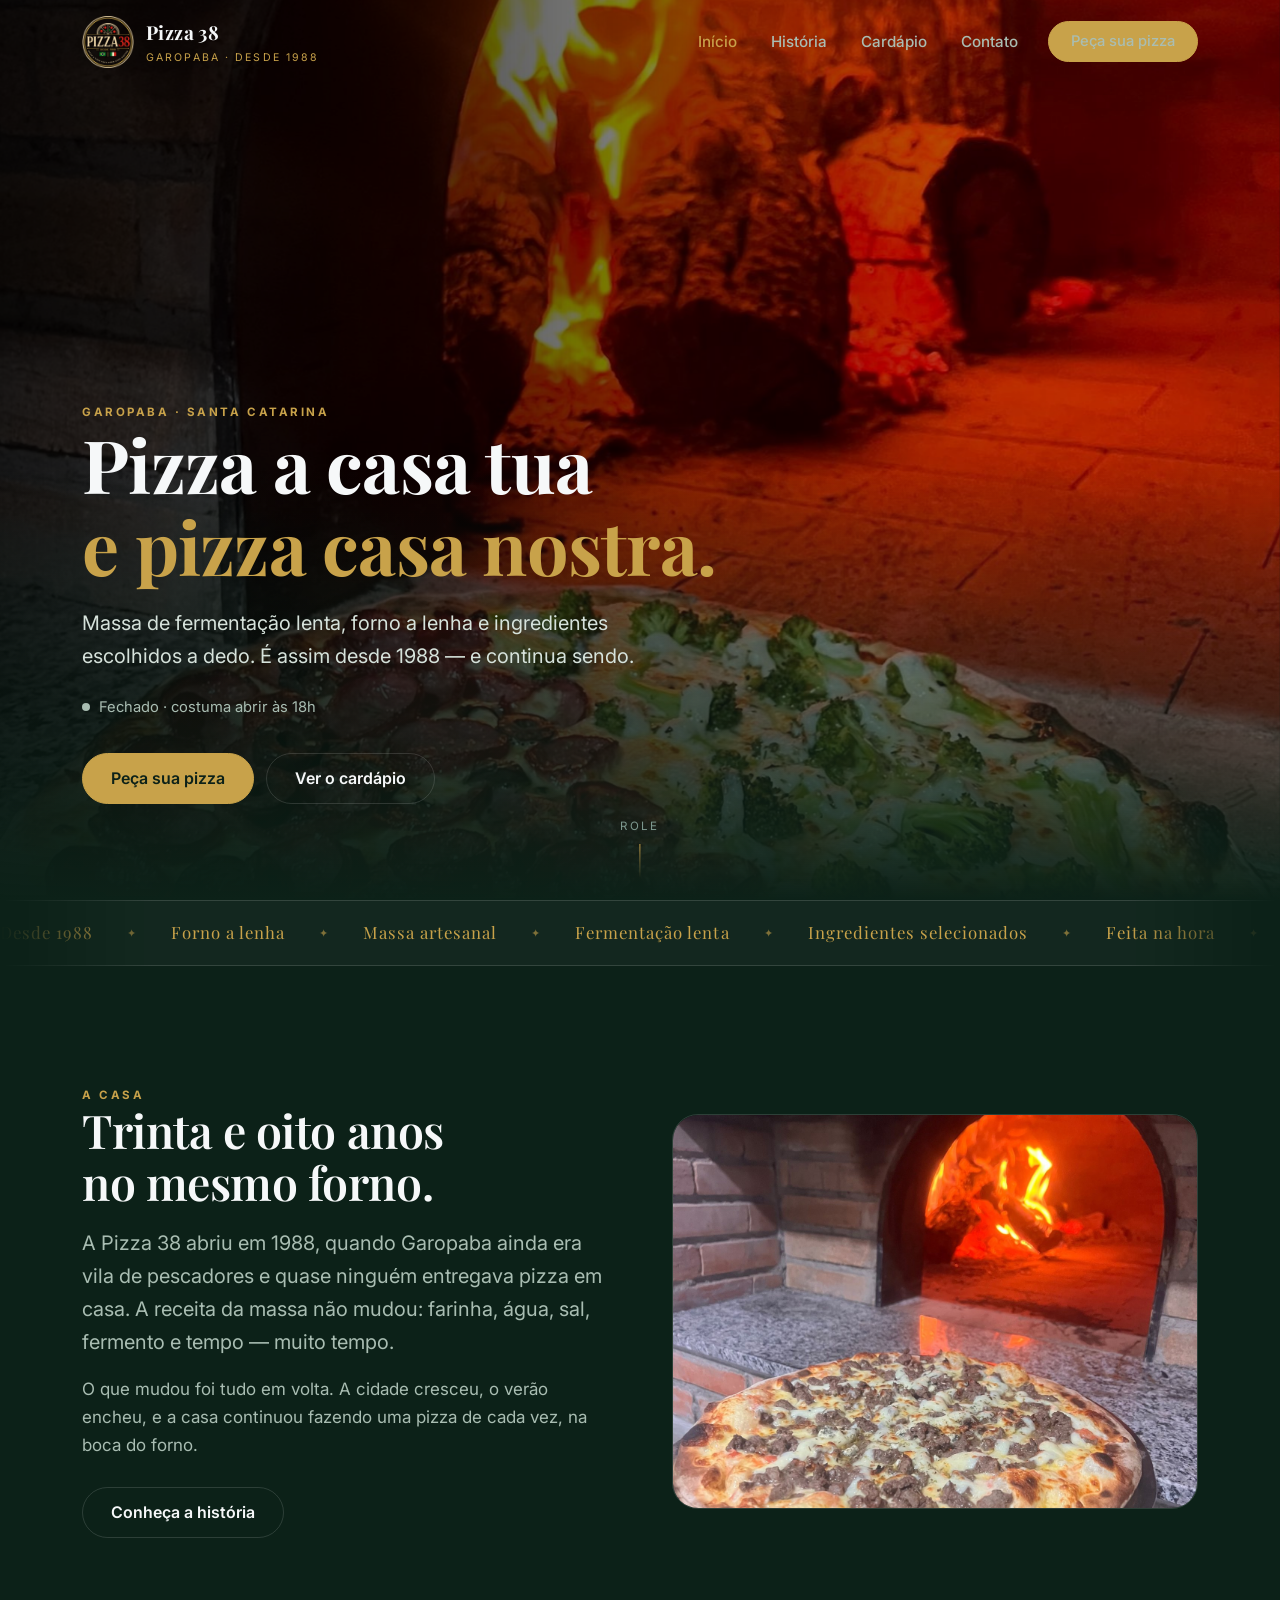
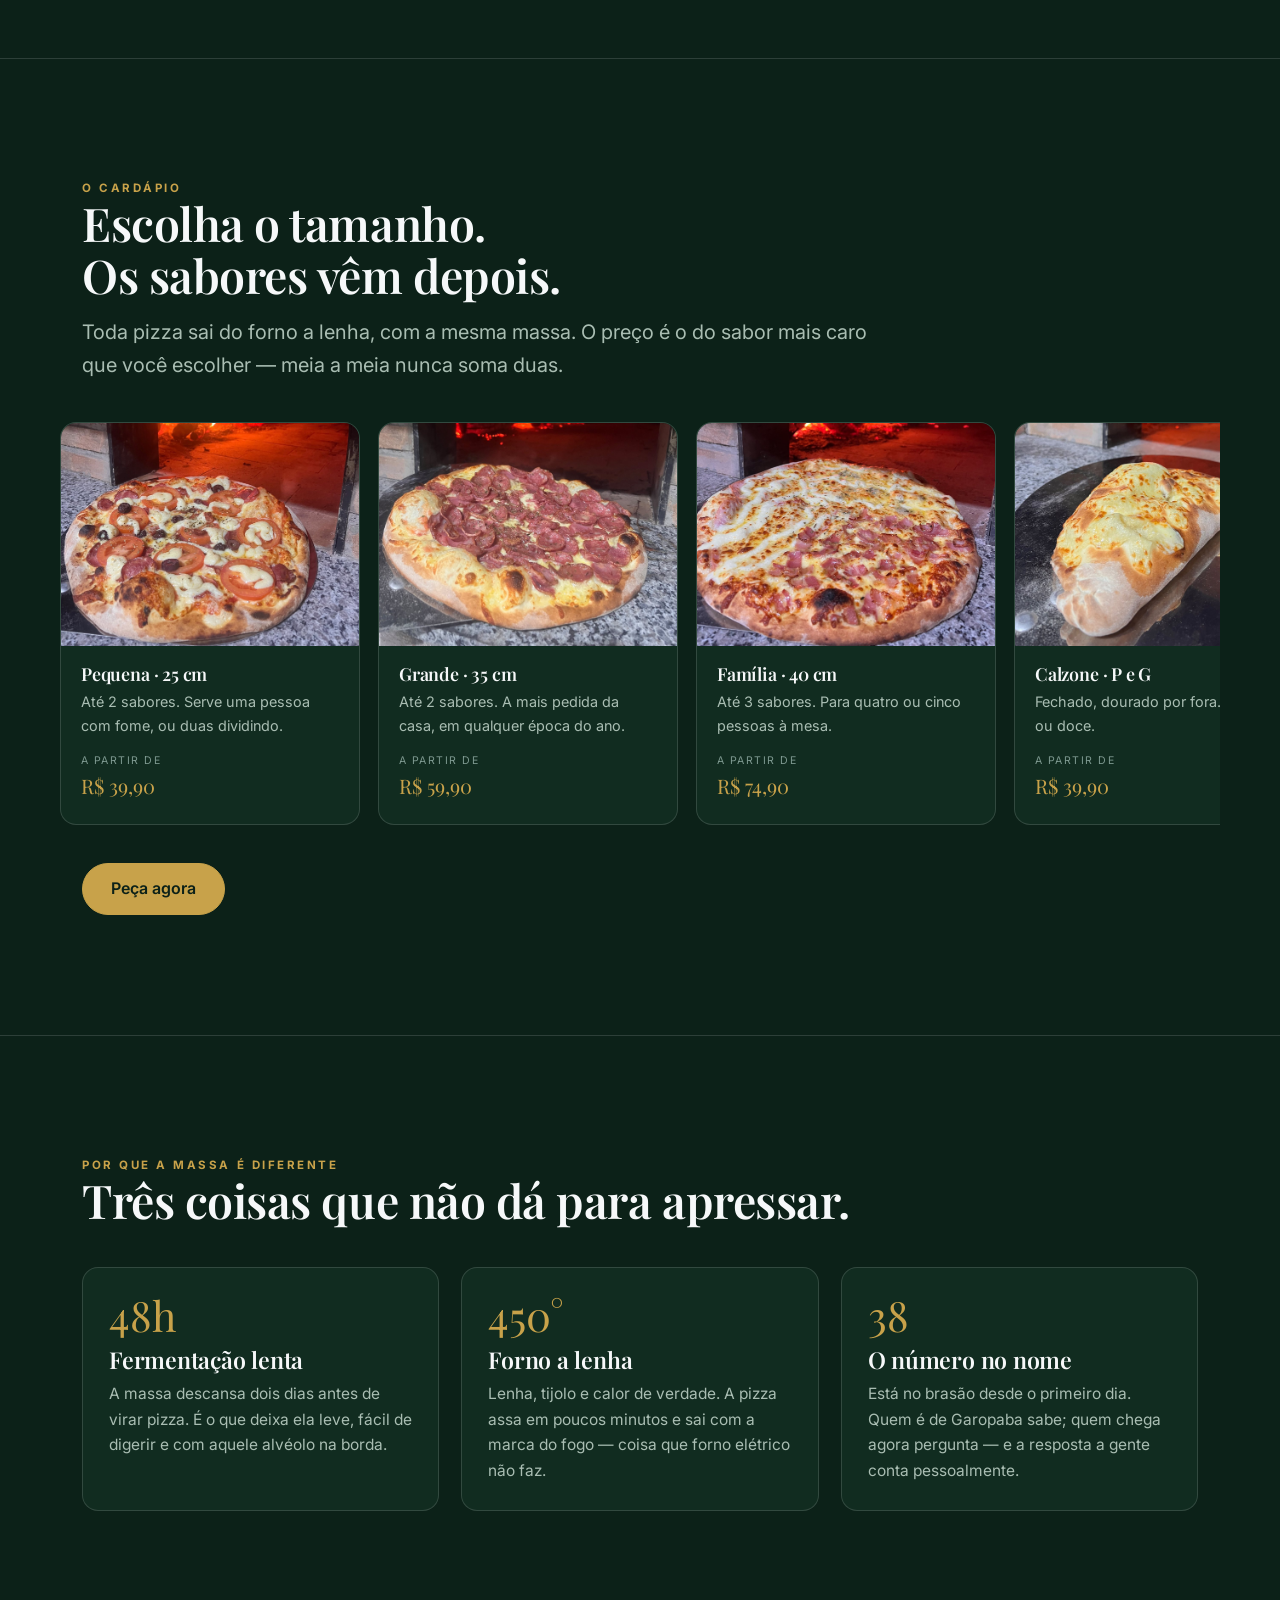
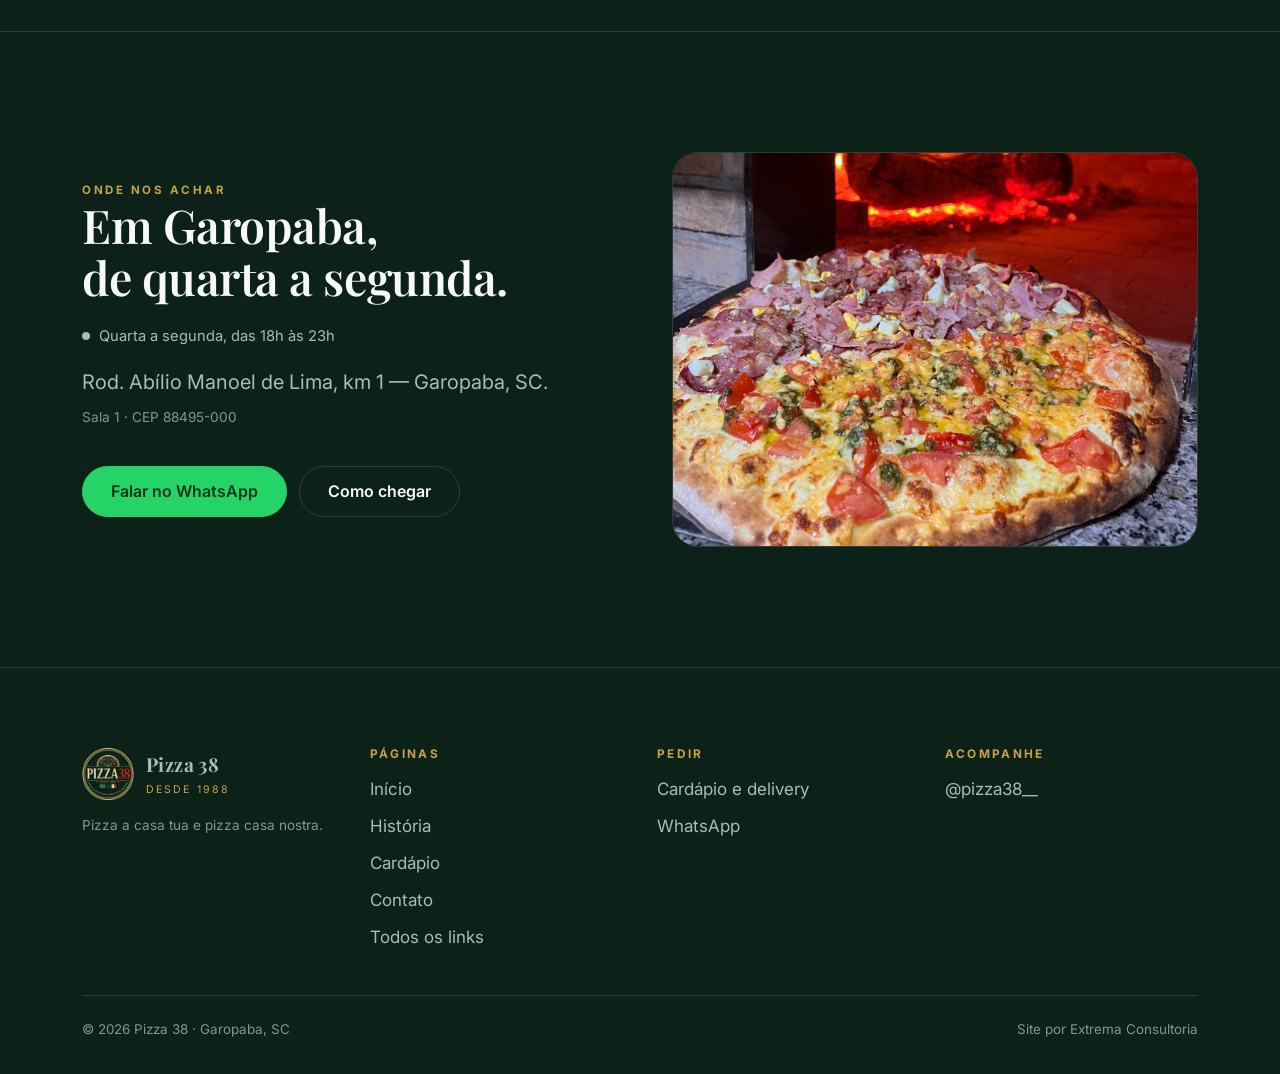
==== index.html @ 6a1df2f5 "Preço automático, endereço real e o álbum da casa PREÇO. O cardápio da casa publica um feed de produ" ====
<!doctype html>
<html lang="pt-BR">
<head>
<meta charset="utf-8">
<meta name="viewport" content="width=device-width, initial-scale=1">
<title>Pizza 38 — pizzaria artesanal em Garopaba desde 1988</title>
<meta name="description" content="Massa de fermentação lenta, forno a lenha e ingredientes selecionados. Pizza artesanal em Garopaba desde 1988. Peça pelo delivery ou retire na casa.">
<link rel="canonical" href="https://www.pizza38garopaba.com.br/">
<meta property="og:type" content="restaurant">
<meta property="og:site_name" content="Pizza 38">
<meta property="og:locale" content="pt_BR">
<meta property="og:title" content="Pizza 38 — pizzaria artesanal em Garopaba desde 1988">
<meta property="og:description" content="Massa de fermentação lenta, forno a lenha e ingredientes selecionados. Em Garopaba desde 1988.">
<meta property="og:url" content="https://www.pizza38garopaba.com.br/">
<meta property="og:image" content="https://www.pizza38garopaba.com.br/assets/og-image-1200x630.jpg">
<meta name="twitter:card" content="summary_large_image">
<meta name="theme-color" content="#0C2118">
<link rel="icon" href="assets/favicon-32.png" sizes="32x32">
<link rel="apple-touch-icon" href="assets/favicon-180.png">
<link rel="preconnect" href="https://fonts.googleapis.com">
<link rel="preconnect" href="https://fonts.gstatic.com" crossorigin>
<link rel="stylesheet" href="https://fonts.googleapis.com/css2?family=Playfair+Display:wght@500;600;700&family=Inter:wght@400;500;600;700&display=swap">
<link rel="stylesheet" href="assets/styles.css">

<!-- Ficha da casa para o Google. Endereço e dias ainda são provisórios:
     ver a lista de preenchimento no CLAUDE.md do projeto. -->
<script type="application/ld+json">
{
  "@context": "https://schema.org",
  "@type": "Restaurant",
  "name": "Pizza 38",
  "servesCuisine": "Pizza",
  "priceRange": "$$",
  "image": "https://www.pizza38garopaba.com.br/assets/logo.png",
  "url": "https://www.pizza38garopaba.com.br/",
  "telephone": "+55 48 99222-3968",
  "address": {
    "@type": "PostalAddress",
    "addressLocality": "Garopaba",
    "addressRegion": "SC",
    "addressCountry": "BR"
  },
  "openingHours": "We-Mo 18:00-23:00",
  "sameAs": ["https://www.instagram.com/pizza38__"]
}
</script>
</head>

<body data-zap="5548992223968" data-abre="18" data-fecha="23" data-dias="0,1,3,4,5,6">
<a class="pular" href="#conteudo">Pular para o conteúdo</a>

<header class="topo">
  <div class="wrap topo__wrap">
    <a class="topo__marca" href="./">
      <img src="assets/logo.png" alt="" width="52" height="52">
      <span class="topo__nome">
        <b>Pizza 38</b>
        <span>Garopaba · desde 1988</span>
      </span>
    </a>

    <button class="menu-btn" type="button" aria-expanded="false" aria-controls="menu" aria-label="Abrir menu">
      <span></span>
    </button>

    <nav class="menu" id="menu" aria-label="Principal">
      <a href="./" aria-current="page">Início</a>
      <a href="historia.html">História</a>
      <a href="cardapio.html">Cardápio</a>
      <a href="contato.html">Contato</a>
      <a class="btn btn--ouro" href="https://pizzaria38.dvstore.com.br/menu?utm_source=site&amp;utm_medium=menu&amp;utm_campaign=pedido" target="_blank" rel="noopener">Peça sua pizza</a>
    </nav>
  </div>
</header>

<main id="conteudo">

  <!-- ===================== HERÓI ===================== -->
  <section class="heroi">
    <div class="heroi__fundo">
      <img src="assets/fotos/forno.jpg" alt="Chamas altas dentro do forno a lenha, com uma pizza meia calabresa meia brócolis na boca do forno" width="1800" height="1200" fetchpriority="high">
    </div>

    <div class="wrap heroi__conteudo">
      <p class="kicker sobe">Garopaba · Santa Catarina</p>
      <h1 class="sobe" style="--atraso: 80ms">
        Pizza a casa tua
        <em>e pizza casa nostra.</em>
      </h1>
      <p class="lead sobe" style="--atraso: 160ms">
        Massa de fermentação lenta, forno a lenha e ingredientes escolhidos a dedo.
        É assim desde 1988 — e continua sendo.
      </p>

      <p class="agora sobe" data-agora style="--atraso: 220ms; margin-top: 22px">
        <span class="agora__ponto"></span>
        <span data-agora-texto>Quarta a segunda, das 18h às 23h</span>
      </p>

      <div class="heroi__acoes sobe" style="--atraso: 280ms">
        <a class="btn btn--ouro" href="https://pizzaria38.dvstore.com.br/menu?utm_source=site&amp;utm_medium=heroi&amp;utm_campaign=pedido" target="_blank" rel="noopener">
          Peça sua pizza
        </a>
        <a class="btn btn--contorno" href="cardapio.html">Ver o cardápio</a>
      </div>
    </div>

    <a class="heroi__desce" href="#a-casa" aria-label="Rolar para o conteúdo">Role</a>
  </section>

  <!-- Âncora do topo fixo e da barra de ação: quando ela sai da tela,
       o herói acabou. Um observador, dois comportamentos. -->
  <div id="fim-do-heroi" aria-hidden="true"></div>

  <!-- ===================== SELOS ===================== -->
  <div class="marquee" aria-hidden="true">
    <ul class="marquee__fita">
      <li>Desde 1988</li><li>Forno a lenha</li><li>Massa artesanal</li>
      <li>Fermentação lenta</li><li>Ingredientes selecionados</li><li>Feita na hora</li>
      <li>Desde 1988</li><li>Forno a lenha</li><li>Massa artesanal</li>
      <li>Fermentação lenta</li><li>Ingredientes selecionados</li><li>Feita na hora</li>
    </ul>
  </div>

  <!-- ===================== A CASA ===================== -->
  <section class="secao" id="a-casa">
    <div class="wrap duo">
      <div>
        <p class="kicker sobe">A casa</p>
        <h2 class="sobe" style="--atraso: 60ms">Trinta e oito anos<br>no mesmo forno.</h2>
        <!-- TODO: confirmar com a casa — a história abaixo é provisória. -->
        <p class="lead sobe" style="--atraso: 120ms">
          A Pizza 38 abriu em 1988, quando Garopaba ainda era vila de pescadores e
          quase ninguém entregava pizza em casa. A receita da massa não mudou:
          farinha, água, sal, fermento e tempo — muito tempo.
        </p>
        <p class="suave sobe" style="--atraso: 180ms; margin-top: 16px">
          O que mudou foi tudo em volta. A cidade cresceu, o verão encheu, e a casa
          continuou fazendo uma pizza de cada vez, na boca do forno.
        </p>
        <p class="sobe" style="--atraso: 240ms; margin-top: 28px">
          <a class="btn btn--contorno" href="historia.html">Conheça a história</a>
        </p>
      </div>

      <div class="duo__foto sobe" style="--atraso: 140ms">
        <img src="assets/fotos/forno-tijolo.jpg" alt="O forno a lenha da casa, de tijolo, com a lenha acesa ao fundo" width="1400" height="1050" loading="lazy">
      </div>
    </div>
  </section>

  <!-- ===================== TAMANHOS ===================== -->
  <section class="secao secao--linha">
    <div class="wrap">
      <p class="kicker sobe">O cardápio</p>
      <h2 class="sobe" style="--atraso: 60ms">Escolha o tamanho.<br>Os sabores vêm depois.</h2>
      <p class="lead sobe" style="--atraso: 120ms; margin-top: 14px">
        Toda pizza sai do forno a lenha, com a mesma massa. O preço é o do sabor
        mais caro que você escolher — meia a meia nunca soma duas.
      </p>
    </div>

    <div class="wrap" style="margin-top: 36px">
      <div class="vitrine sem-barra sobe" style="--atraso: 160ms">

        <a class="prato" href="cardapio.html#tamanhos">
          <span class="prato__foto">
            <img src="assets/fotos/pizza-tomate.jpg" alt="" width="1400" height="1050" loading="lazy">
          </span>
          <span class="prato__corpo">
            <h3>Pequena · 25 cm</h3>
            <p>Até 2 sabores. Serve uma pessoa com fome, ou duas dividindo.</p>
            <span class="prato__preco" data-preco="pizza-pequena"><small>a partir de</small>R$ 39,90</span>
          </span>
        </a>

        <a class="prato" href="cardapio.html#tamanhos">
          <span class="prato__foto">
            <img src="assets/fotos/pizza-calabresa.jpg" alt="" width="1400" height="1050" loading="lazy">
          </span>
          <span class="prato__corpo">
            <h3>Grande · 35 cm</h3>
            <p>Até 2 sabores. A mais pedida da casa, em qualquer época do ano.</p>
            <span class="prato__preco" data-preco="pizza-grande"><small>a partir de</small>R$ 59,90</span>
          </span>
        </a>

        <a class="prato" href="cardapio.html#tamanhos">
          <span class="prato__foto">
            <img src="assets/fotos/pizza-queijos.jpg" alt="" width="1400" height="1050" loading="lazy">
          </span>
          <span class="prato__corpo">
            <h3>Família · 40 cm</h3>
            <p>Até 3 sabores. Para quatro ou cinco pessoas à mesa.</p>
            <span class="prato__preco" data-preco="pizza-familia"><small>a partir de</small>R$ 74,90</span>
          </span>
        </a>

        <a class="prato" href="cardapio.html#calzones">
          <span class="prato__foto">
            <img src="assets/fotos/calzone.jpg" alt="" width="1400" height="1050" loading="lazy">
          </span>
          <span class="prato__corpo">
            <h3>Calzone · P e G</h3>
            <p>Fechado, dourado por fora. Salgado ou doce.</p>
            <span class="prato__preco" data-preco="calzone-p"><small>a partir de</small>R$ 39,90</span>
          </span>
        </a>

      </div>
    </div>

    <div class="wrap" style="margin-top: 30px">
      <a class="btn btn--ouro sobe" href="https://pizzaria38.dvstore.com.br/menu?utm_source=site&amp;utm_medium=tamanhos&amp;utm_campaign=pedido" target="_blank" rel="noopener">
        Peça agora
      </a>
    </div>
  </section>

  <!-- ===================== O QUE FAZ DIFERENÇA ===================== -->
  <section class="secao secao--linha">
    <div class="wrap">
      <p class="kicker sobe">Por que a massa é diferente</p>
      <h2 class="sobe" style="--atraso: 60ms">Três coisas que não dá para apressar.</h2>

      <div class="grade grade--3" style="margin-top: 40px">
        <article class="cartao sobe" style="--atraso: 100ms">
          <span class="cartao__num">48h</span>
          <h3>Fermentação lenta</h3>
          <p>
            A massa descansa dois dias antes de virar pizza. É o que deixa ela leve,
            fácil de digerir e com aquele alvéolo na borda.
          </p>
        </article>

        <article class="cartao sobe" style="--atraso: 170ms">
          <span class="cartao__num">450°</span>
          <h3>Forno a lenha</h3>
          <p>
            Lenha, tijolo e calor de verdade. A pizza assa em poucos minutos e sai com
            a marca do fogo — coisa que forno elétrico não faz.
          </p>
        </article>

        <article class="cartao sobe" style="--atraso: 240ms">
          <span class="cartao__num">38</span>
          <h3>O número no nome</h3>
          <!-- TODO: confirmar com a casa — a origem do "38" é suposição. -->
          <p>
            Está no brasão desde o primeiro dia. Quem é de Garopaba sabe; quem chega
            agora pergunta — e a resposta a gente conta pessoalmente.
          </p>
        </article>
      </div>
    </div>
  </section>

  <!-- ===================== ONDE ===================== -->
  <section class="secao secao--linha" id="onde">
    <div class="wrap duo duo--invertido">
      <div class="duo__foto sobe">
        <img src="assets/fotos/mesa.jpg" alt="Pizza meia presunto meia pesto saindo do forno" width="1400" height="1050" loading="lazy">
      </div>

      <div>
        <p class="kicker sobe">Onde nos achar</p>
        <h2 class="sobe" style="--atraso: 60ms">Em Garopaba,<br>de quarta a segunda.</h2>

        <p class="agora sobe" data-agora style="--atraso: 110ms; margin-top: 20px">
          <span class="agora__ponto"></span>
          <span data-agora-texto>Quarta a segunda, das 18h às 23h</span>
        </p>

        <!-- Endereço, coordenadas e dias saíram do dado estruturado do
             cardápio oficial da casa (schema.org/Restaurant em
             pizzaria38.dvstore.com.br) — é a própria casa publicando. -->
        <p class="lead sobe" style="--atraso: 160ms; margin-top: 18px">
          Rod. Abílio Manoel de Lima, km 1 — Garopaba, SC.<br>
          <span class="mini">Sala 1 · CEP 88495-000</span>
        </p>

        <div class="heroi__acoes sobe" style="--atraso: 220ms">
          <a class="btn btn--zap" data-zap-msg="Olá! Gostaria de fazer um pedido na Pizza 38." href="#">
            Falar no WhatsApp
          </a>
          <a class="btn btn--contorno" href="https://www.google.com/maps/search/?api=1&amp;query=-28.0477837,-48.6371435" target="_blank" rel="noopener">Como chegar</a>
        </div>
      </div>
    </div>
  </section>

</main>

<footer class="rodape">
  <div class="wrap">
    <div class="rodape__grade">
      <div>
        <a class="topo__marca" href="./" style="margin-bottom: 14px">
          <img src="assets/logo.png" alt="" width="52" height="52">
          <span class="topo__nome"><b>Pizza 38</b><span>Desde 1988</span></span>
        </a>
        <p class="mini" style="max-width: 30ch">
          Pizza a casa tua e pizza casa nostra.
        </p>
      </div>

      <div>
        <h4>Páginas</h4>
        <ul>
          <li><a href="./">Início</a></li>
          <li><a href="historia.html">História</a></li>
          <li><a href="cardapio.html">Cardápio</a></li>
          <li><a href="contato.html">Contato</a></li>
          <li><a href="links/">Todos os links</a></li>
        </ul>
      </div>

      <div>
        <h4>Pedir</h4>
        <ul>
          <li><a href="https://pizzaria38.dvstore.com.br/menu?utm_source=site&amp;utm_medium=rodape&amp;utm_campaign=pedido" target="_blank" rel="noopener">Cardápio e delivery</a></li>
          <li><a data-zap-msg="Olá! Gostaria de fazer um pedido na Pizza 38." href="#">WhatsApp</a></li>
        </ul>
      </div>

      <div>
        <h4>Acompanhe</h4>
        <ul>
          <li><a href="https://www.instagram.com/pizza38__" target="_blank" rel="noopener">@pizza38__</a></li>
        </ul>
      </div>
    </div>

    <div class="rodape__fim">
      <span>© <span data-ano>2026</span> Pizza 38 · Garopaba, SC</span>
      <span>Site por <a href="https://extremaconsultoria.com.br" target="_blank" rel="noopener">Extrema Consultoria</a></span>
    </div>
  </div>
</footer>

<!-- No celular, a ação principal volta ao alcance do polegar depois do herói. -->
<div class="barra-fixa">
  <a class="btn btn--ouro" href="https://pizzaria38.dvstore.com.br/menu?utm_source=site&amp;utm_medium=barra&amp;utm_campaign=pedido" target="_blank" rel="noopener">
    Peça sua pizza
  </a>
</div>

<script src="assets/site.js" defer></script>
</body>
</html>
---- assets/styles.css ----
/* ============================================================
   Pizza 38 — Garopaba, desde 1988
   Design system do site. Esta folha é a fonte da verdade visual.

   Norte: "cantina italiana de bairro, com brasão de 1988". O brasão da
   casa é verde escuro com filete dourado e o "38" em vermelho — o site
   inteiro sai daí. Fundo escuro de propósito: é pizzaria de noite, e
   comida em fundo escuro dá mais fome que comida em fundo branco.
   ============================================================ */

:root {
  /* As cores vêm do brasão da casa, não de gosto nosso. */
  --verde: #0C2118;          /* fundo — o verde do disco do brasão */
  --verde-2: #112C20;        /* cartão sobre o fundo */
  --verde-3: #173A2A;        /* hover, bordas vivas */
  --ouro: #C8A24A;           /* filete, kicker, ação */
  --ouro-claro: #E0C071;     /* hover do ouro */
  --vermelho: #D8402E;       /* o "38" — só para acento, nunca texto longo */
  --creme: #F6F8F9;          /* texto principal */
  --cinza: #A9BDB2;          /* texto secundário sobre o verde */
  --cinza-2: #7E9990;        /* legenda, metadado */
  --linha: rgb(246 248 249 / .14);
  --verde-vivo: #7FC79E;     /* "aberto agora" — verde claro, legível no escuro */
  --whatsapp: #25D366;

  --radius-sm: 8px;
  --radius-md: 16px;
  --radius-lg: 26px;
  --maxw: 1160px;
  --gutter: 22px;

  --fonte-titulo: "Playfair Display", Georgia, "Times New Roman", serif;
  --fonte-corpo: Inter, "Segoe UI", system-ui, -apple-system, sans-serif;

  --sombra: 0 18px 50px -24px rgb(0 0 0 / .9);
  --topo-altura: 84px;
}

*, *::before, *::after { box-sizing: border-box; }
* { margin: 0; }

html { scroll-behavior: smooth; scroll-padding-top: var(--topo-altura); }

body {
  background: var(--verde);
  color: var(--creme);
  font-family: var(--fonte-corpo);
  font-size: 17px;
  line-height: 1.65;
  -webkit-font-smoothing: antialiased;
  overflow-x: hidden;
}

/* ------------------------------------------------------------
   Movimento: um bloco só, e ele desliga tudo.
   Quem pediu menos movimento no sistema recebe a página parada —
   inclusive a rolagem suave, que embrulha o estômago de quem tem
   sensibilidade vestibular.
   ------------------------------------------------------------ */
@media (prefers-reduced-motion: reduce) {
  html { scroll-behavior: auto; }
  *, *::before, *::after {
    animation-duration: .01ms !important;
    animation-iteration-count: 1 !important;
    transition-duration: .01ms !important;
    scroll-behavior: auto !important;
  }
  .sobe { opacity: 1 !important; transform: none !important; }
  .marquee__fita { animation: none !important; }
}

h1, h2, h3, h4 {
  font-family: var(--fonte-titulo);
  font-weight: 600;
  line-height: 1.12;
  text-wrap: balance;
  letter-spacing: -.01em;
}
h1 { font-size: clamp(2.4rem, 7vw, 4.6rem); font-weight: 700; }
/* O texto de apoio logo depois do título precisa de ar; no celular, onde a
   manchete quebra em três linhas, sem isto parecia tudo o mesmo parágrafo. */
h1 + .lead, h2 + .lead { margin-top: 18px; }
h2 { font-size: clamp(1.8rem, 4.2vw, 2.9rem); }
h3 { font-size: clamp(1.15rem, 2.2vw, 1.45rem); }
p { max-width: 62ch; }
a { color: var(--ouro); text-underline-offset: 3px; }
a:hover { color: var(--ouro-claro); }
:focus-visible { outline: 2px solid var(--ouro); outline-offset: 3px; border-radius: 3px; }
/*
  `height: auto` não é enfeite. Todo <img> aqui declara width/height no HTML
  (para o navegador reservar o espaço e a página não pular ao carregar), e
  esse atributo vira `height: 1050px` no estilo do agente. Sem zerar isso, o
  `aspect-ratio: 4/3` das fotos é ignorado e a imagem sai com 1050 px de
  altura dentro de uma coluna de 524 — foi exatamente o que aconteceu.
*/
img, svg { max-width: 100%; height: auto; display: block; }

/*
  `[hidden]` tem de vencer qualquer `display` de classe. As abas do link da
  bio usam `.lista { display: flex }`, e o `display:none` do navegador perde
  para uma classe — as três abas apareciam empilhadas ao mesmo tempo.
*/
[hidden] { display: none !important; }
ul { list-style: none; padding: 0; }

.wrap { max-width: var(--maxw); margin: 0 auto; padding: 0 var(--gutter); }
/* Coluna estreita para texto corrido. Não usar em seção que tenha vizinha
   em `.wrap`: a margem muda e as seções ficam desalinhadas na vertical. */
.wrap-estreito { max-width: 760px; margin: 0 auto; padding: 0 var(--gutter); }
.secao { padding: clamp(64px, 10vw, 120px) 0; }
.secao--linha { border-top: 1px solid var(--linha); }

.kicker {
  font-size: .72rem; font-weight: 700; letter-spacing: .22em;
  text-transform: uppercase; color: var(--ouro);
}
.lead { font-size: clamp(1.05rem, 2vw, 1.25rem); color: var(--cinza); }
.suave { color: var(--cinza); }
.mini { font-size: .85rem; color: var(--cinza-2); }

/* pular para o conteúdo — primeiro elemento focável da página */
.pular {
  position: absolute; left: 8px; top: -60px; z-index: 100;
  background: var(--ouro); color: var(--verde); padding: 10px 18px;
  border-radius: 0 0 var(--radius-sm) var(--radius-sm); font-weight: 600;
  text-decoration: none; transition: top .15s ease-out;
}
.pular:focus { top: 0; color: var(--verde); }

/* ------------------------------------------------------------
   Botões
   ------------------------------------------------------------ */
.btn {
  display: inline-flex; align-items: center; justify-content: center; gap: 10px;
  padding: 15px 28px; border-radius: 999px; border: 1.5px solid transparent;
  font: 600 1rem var(--fonte-corpo); text-decoration: none; cursor: pointer;
  transition: transform .15s ease-out, background .2s, border-color .2s, color .2s;
  line-height: 1.2;
}
.btn:active { transform: scale(.975); }
.btn--ouro { background: var(--ouro); color: var(--verde); border-color: var(--ouro); }
.btn--ouro:hover { background: var(--ouro-claro); border-color: var(--ouro-claro); color: var(--verde); }
.btn--contorno { border-color: var(--linha); color: var(--creme); }
.btn--contorno:hover { border-color: var(--ouro); color: var(--creme); }
.btn--zap { background: var(--whatsapp); border-color: var(--whatsapp); color: #06331c; }
.btn--zap:hover { background: #3ae07a; border-color: #3ae07a; color: #06331c; }
.btn svg { width: 20px; height: 20px; flex: none; }

/* ------------------------------------------------------------
   Topo — encolhe e ganha fundo ao sair do herói.
   A classe é trocada por IntersectionObserver numa âncora, não por
   listener de scroll: evento de rolagem dispara dezenas de vezes por
   segundo e trava o dedo no celular.
   ------------------------------------------------------------ */
.topo {
  position: fixed; inset: 0 0 auto; z-index: 50;
  display: flex; align-items: center;
  height: var(--topo-altura);
  transition: height .3s ease-out, background .3s ease-out, border-color .3s;
  border-bottom: 1px solid transparent;
}
.topo.fixo {
  height: 66px;
  background: rgb(12 33 24 / .88);
  backdrop-filter: blur(14px);
  border-bottom-color: var(--linha);
}
.topo__wrap { display: flex; align-items: center; justify-content: space-between; gap: 20px; width: 100%; }
.topo__marca { display: flex; align-items: center; gap: 12px; text-decoration: none; color: var(--creme); }
/*
  O brasão é PNG com fundo transparente, feito pela casa para fundo escuro —
  ele já vem redondo. Por isso não tem máscara nem `scale(1.08)` aqui: aquilo
  existia para esconder a moldura quadrada do JPG antigo e, sobre o arquivo
  oficial, só cortaria o filete dourado da borda.
*/
.topo__marca img {
  width: 52px; height: 52px; transition: width .3s, height .3s;
}
.topo.fixo .topo__marca img { width: 40px; height: 40px; }
.topo__nome b { font-family: var(--fonte-titulo); font-size: 1.2rem; font-weight: 700; letter-spacing: .02em; }
.topo__nome span { display: block; font-size: .66rem; letter-spacing: .2em; text-transform: uppercase; color: var(--ouro); }

.menu { display: flex; align-items: center; gap: 6px; }
.menu a {
  padding: 9px 14px; border-radius: 999px; text-decoration: none;
  color: var(--cinza); font-size: .95rem; font-weight: 500;
  transition: color .2s, background .2s;
}
.menu a:hover { color: var(--creme); background: rgb(246 248 249 / .07); }
.menu a[aria-current="page"] { color: var(--ouro); }
.menu .btn { margin-left: 10px; padding: 11px 22px; font-size: .92rem; }

.menu-btn {
  display: none; width: 46px; height: 46px; border: 1.5px solid var(--linha);
  background: none; border-radius: 12px; cursor: pointer; padding: 0;
  align-items: center; justify-content: center;
}
.menu-btn span { display: block; width: 20px; height: 1.5px; background: var(--creme); position: relative; transition: background .2s; }
.menu-btn span::before, .menu-btn span::after {
  content: ""; position: absolute; left: 0; width: 20px; height: 1.5px; background: var(--creme);
  transition: transform .25s ease-out;
}
.menu-btn span::before { top: -6px; }
.menu-btn span::after { top: 6px; }
.menu-btn[aria-expanded="true"] span { background: transparent; }
.menu-btn[aria-expanded="true"] span::before { transform: translateY(6px) rotate(45deg); }
.menu-btn[aria-expanded="true"] span::after { transform: translateY(-6px) rotate(-45deg); }

@media (max-width: 900px) {
  .menu-btn { display: flex; }
  .menu {
    position: fixed; inset: var(--topo-altura) 0 auto; flex-direction: column;
    align-items: stretch; gap: 2px; padding: 18px var(--gutter) 26px;
    background: rgb(12 33 24 / .97); backdrop-filter: blur(16px);
    border-bottom: 1px solid var(--linha);
    transform: translateY(-12px); opacity: 0; pointer-events: none;
    transition: opacity .22s ease-out, transform .22s ease-out;
  }
  .menu.aberto { transform: none; opacity: 1; pointer-events: auto; }
  .menu a { padding: 14px 12px; font-size: 1.05rem; }
  .menu .btn { margin: 10px 0 0; justify-content: center; }
  .topo.fixo .menu { top: 66px; }
}

/* ------------------------------------------------------------
   Herói
   ------------------------------------------------------------ */
.heroi {
  position: relative; min-height: 100svh; display: flex; align-items: flex-end;
  padding: calc(var(--topo-altura) + 40px) 0 clamp(48px, 8vw, 96px);
  overflow: hidden;
}
/*
  `.heroi .heroi__fundo` e não `.heroi__fundo`: o selo de foto provisória traz
  `position: relative` e, por vir depois na folha com a mesma especificidade,
  ganhava — o fundo do herói saía do absoluto e virava um bloco no meio da
  página. Empatou, quem decide é a ordem do CSS; então aqui a regra é mais
  específica de propósito.
*/
.heroi .heroi__fundo { position: absolute; inset: -8% 0; z-index: 0; will-change: transform; }
.heroi__fundo img { width: 100%; height: 100%; object-fit: cover; }
/*
  O véu.

  A primeira versão era verde (`rgb(12 33 24 / .82)`) e servia bem enquanto o
  herói era um desenho verde. Com a foto real do forno ela virou um problema:
  verde por cima de brasa laranja dá musgo, e o fogo — que é o argumento de
  venda da casa — apagava. Agora o véu é PRETO onde precisa de contraste e só
  vira verde no último palmo, onde a foto encontra o fundo da página.
*/
.heroi::after {
  content: ""; position: absolute; inset: 0; z-index: 1; pointer-events: none;
  background:
    linear-gradient(to top, var(--verde) 0%, rgb(12 33 24 / .6) 16%, transparent 48%),
    linear-gradient(to right, rgb(0 0 0 / .84) 0%, rgb(0 0 0 / .55) 36%, rgb(0 0 0 / .08) 70%, transparent 100%),
    linear-gradient(rgb(0 0 0 / .22), rgb(0 0 0 / .22));
}
/* `.wrap` é item de flex aqui: sem `width: 100%` ele encolhe até o conteúdo
   e o `margin: 0 auto` joga a manchete para o meio da tela. */
.heroi__conteudo { position: relative; z-index: 2; width: 100%; }
.heroi h1 { max-width: 14ch; }
.heroi h1 em { font-style: normal; color: var(--ouro); display: block; }
.heroi .lead { margin-top: 20px; max-width: 46ch; color: #D6E2DB; }
.heroi__acoes { display: flex; flex-wrap: wrap; gap: 12px; margin-top: 34px; }
.heroi__desce {
  position: absolute; left: 50%; bottom: 22px; z-index: 2; transform: translateX(-50%);
  color: var(--cinza-2); font-size: .72rem; letter-spacing: .2em; text-transform: uppercase;
  display: flex; flex-direction: column; align-items: center; gap: 8px; text-decoration: none;
}
.heroi__desce::after {
  content: ""; width: 1px; height: 34px;
  background: linear-gradient(var(--ouro), transparent);
  animation: desce 2.4s ease-in-out infinite;
}
@keyframes desce { 0%, 100% { opacity: .3; transform: scaleY(.6); transform-origin: top; } 50% { opacity: 1; transform: scaleY(1); } }
/* No celular o herói é estreito e a pista de rolagem cruzava o botão
   "Ver o cardápio". Quem está no celular já sabe rolar. */
@media (max-width: 720px) { .heroi__desce { display: none; } }

/* estado aberto/fechado, calculado no cliente */
.agora { display: inline-flex; align-items: center; gap: 9px; font-size: .92rem; color: var(--cinza); }
.agora__ponto { width: 8px; height: 8px; border-radius: 50%; background: currentColor; flex: none; }
.agora--aberto { color: var(--verde-vivo); }
.agora--aberto .agora__ponto { animation: pulso 2.4s ease-out infinite; }
@keyframes pulso {
  0%, 100% { box-shadow: 0 0 0 0 currentColor; opacity: 1; }
  70% { box-shadow: 0 0 0 8px transparent; opacity: .8; }
}

/* ------------------------------------------------------------
   Revelação na rolagem — uma vez só, escalonada.
   O atraso vai inline (style="--atraso: 90ms"), porque quem sabe a
   ordem é a página, não a folha de estilo.
   ------------------------------------------------------------ */
.sobe { opacity: 0; transform: translateY(22px); }
.sobe.visivel {
  animation: sobe .7s cubic-bezier(.22, 1, .36, 1) both;
  animation-delay: var(--atraso, 0ms);
}
@keyframes sobe { from { opacity: 0; transform: translateY(22px); } to { opacity: 1; transform: none; } }

/* A brasa do forno: respiração lenta atrás do brasão. Decorativa. */
.brasa {
  position: absolute; left: 50%; top: 0; translate: -50% 0;
  width: 340px; height: 340px; border-radius: 50%; pointer-events: none;
  background: radial-gradient(circle, rgb(200 162 74 / .34), transparent 68%);
  filter: blur(42px);
  animation: brasa 9s ease-in-out infinite;
}
@keyframes brasa {
  0%, 100% { opacity: .5; transform: scale(1); }
  50% { opacity: .9; transform: scale(1.08); }
}

/* ------------------------------------------------------------
   Faixa de selos — marquee lento e contínuo
   ------------------------------------------------------------ */
.marquee {
  overflow: hidden; border-block: 1px solid var(--linha);
  padding: 18px 0; background: rgb(246 248 249 / .03);
  -webkit-mask-image: linear-gradient(90deg, transparent, #000 12%, #000 88%, transparent);
          mask-image: linear-gradient(90deg, transparent, #000 12%, #000 88%, transparent);
}
.marquee__fita {
  display: flex; width: max-content; gap: 0;
  animation: correr 38s linear infinite;
}
.marquee:hover .marquee__fita { animation-play-state: paused; }
.marquee__fita li {
  display: flex; align-items: center; gap: 34px; padding-right: 34px;
  font-family: var(--fonte-titulo); font-size: 1.05rem; color: var(--ouro);
  letter-spacing: .06em; white-space: nowrap;
}
.marquee__fita li::after { content: "✦"; font-size: .7rem; opacity: .6; }
@keyframes correr { from { transform: translateX(0); } to { transform: translateX(-50%); } }

/* ------------------------------------------------------------
   Cartões e grades
   ------------------------------------------------------------ */
.grade { display: grid; gap: 22px; }
.grade--3 { grid-template-columns: repeat(auto-fit, minmax(260px, 1fr)); }
.grade--2 { grid-template-columns: repeat(auto-fit, minmax(320px, 1fr)); }

.cartao {
  background: var(--verde-2); border: 1px solid var(--linha);
  border-radius: var(--radius-md); padding: 26px;
  transition: border-color .25s, transform .25s ease-out;
}
.cartao:hover { border-color: rgb(200 162 74 / .45); transform: translateY(-3px); }
.cartao h3 { color: var(--creme); }
.cartao p { color: var(--cinza); margin-top: 8px; font-size: .97rem; }
.cartao__num {
  font-family: var(--fonte-titulo); font-size: 2.6rem; color: var(--ouro);
  line-height: 1; display: block; margin-bottom: 12px;
}

/* dois blocos lado a lado: texto + imagem */
.duo { display: grid; gap: clamp(28px, 5vw, 64px); align-items: center; grid-template-columns: 1fr; }
@media (min-width: 900px) { .duo { grid-template-columns: 1fr 1fr; } .duo--invertido > :first-child { order: 2; } }
.duo__foto { border-radius: var(--radius-lg); overflow: hidden; border: 1px solid var(--linha); }
.duo__foto img { width: 100%; aspect-ratio: 4 / 3; object-fit: cover; }

/* Retrato em pé. A foto do dono é preto e branco de propósito: a casa inteira
   é fogo laranja, e uma pessoa em cor no meio disso vira mais uma foto de
   comida. Em P&B ela é a única presença humana da página e para o olho. */
.retrato { margin: 0; border-radius: var(--radius-lg); overflow: hidden; border: 1px solid var(--linha); position: relative; }
.retrato img { width: 100%; aspect-ratio: 4 / 5; object-fit: cover; object-position: 50% 12%; }
/* O álbum: duas fotos antigas lado a lado. Quadradas e do mesmo tamanho —
   proporções diferentes ali viram colagem, não álbum. */
.album { display: grid; gap: 22px; grid-template-columns: 1fr; margin-top: 38px; }
@media (min-width: 760px) { .album { grid-template-columns: 1fr 1fr; } }
.retrato--quadrado img { aspect-ratio: 1 / 1; object-position: center; }

.retrato figcaption {
  position: absolute; inset: auto 0 0; padding: 44px 22px 18px;
  font-size: .86rem; color: var(--cinza);
  background: linear-gradient(to top, rgb(7 17 12 / .92), transparent);
}

/* ------------------------------------------------------------
   Linha do tempo da história
   ------------------------------------------------------------ */
.tempo { position: relative; padding-left: 34px; }
.tempo::before {
  content: ""; position: absolute; left: 7px; top: 8px; bottom: 8px; width: 1px;
  background: linear-gradient(var(--ouro), rgb(200 162 74 / .15));
}
.tempo li { position: relative; padding-bottom: 38px; }
.tempo li:last-child { padding-bottom: 0; }
.tempo li::before {
  content: ""; position: absolute; left: -34px; top: 9px;
  width: 15px; height: 15px; border-radius: 50%;
  background: var(--verde); border: 2px solid var(--ouro);
}
.tempo b {
  font-family: var(--fonte-titulo); font-size: 1.5rem; color: var(--ouro);
  display: block; line-height: 1.1;
}
.tempo p { color: var(--cinza); margin-top: 6px; }

/* ------------------------------------------------------------
   Vitrine horizontal (sabores, tamanhos)
   ------------------------------------------------------------ */
.sem-barra { scrollbar-width: none; -ms-overflow-style: none; }
.sem-barra::-webkit-scrollbar { display: none; }

.vitrine {
  display: flex; gap: 18px; overflow-x: auto; scroll-snap-type: x mandatory;
  padding: 4px var(--gutter) 8px;
  margin-inline: calc(var(--gutter) * -1);
}
.vitrine > * { scroll-snap-align: start; flex: none; width: min(300px, 78vw); }

.prato {
  background: var(--verde-2); border: 1px solid var(--linha);
  border-radius: var(--radius-md); overflow: hidden; text-decoration: none;
  color: var(--creme); display: flex; flex-direction: column;
  transition: border-color .25s, transform .25s ease-out;
}
.prato:hover { border-color: rgb(200 162 74 / .5); transform: translateY(-4px); color: var(--creme); }
.prato img { aspect-ratio: 4 / 3; object-fit: cover; width: 100%; }
.prato__corpo { padding: 18px 20px 22px; }
.prato__corpo h3 { font-size: 1.12rem; }
.prato__corpo p { font-size: .9rem; color: var(--cinza); margin-top: 6px; }
.prato__preco {
  margin-top: 14px; font-family: var(--fonte-titulo); font-size: 1.25rem;
  color: var(--ouro); font-variant-numeric: tabular-nums; display: block;
}
.prato__preco small { display: block; font-family: var(--fonte-corpo); font-size: .66rem; letter-spacing: .14em; text-transform: uppercase; color: var(--cinza-2); }

/* lista de sabores em duas colunas */
.sabores { display: grid; gap: 2px 40px; grid-template-columns: 1fr; }
@media (min-width: 760px) { .sabores { grid-template-columns: 1fr 1fr; } }
.sabores li { padding: 13px 0; border-bottom: 1px dashed var(--linha); }
.sabores b { font-weight: 600; }
.sabores span { display: block; font-size: .88rem; color: var(--cinza-2); }

/* ------------------------------------------------------------
   Barra fixa de ação, revelada depois do herói
   ------------------------------------------------------------ */
.barra-fixa {
  position: fixed; inset: auto 0 0; z-index: 45;
  padding: 0 var(--gutter) max(14px, env(safe-area-inset-bottom));
  transform: translateY(120%); opacity: 0; pointer-events: none;
  transition: transform .35s ease-out, opacity .35s;
}
.barra-fixa.visivel { transform: none; opacity: 1; pointer-events: auto; }
.barra-fixa .btn { width: 100%; max-width: 460px; margin: 0 auto; box-shadow: var(--sombra); }
@media (min-width: 900px) { .barra-fixa { display: none; } }

/* ------------------------------------------------------------
   Rodapé
   ------------------------------------------------------------ */
.rodape { border-top: 1px solid var(--linha); padding: clamp(48px, 7vw, 80px) 0 34px; }
.rodape__grade { display: grid; gap: 34px; grid-template-columns: repeat(auto-fit, minmax(220px, 1fr)); }
.rodape h4 { font-size: .74rem; letter-spacing: .2em; text-transform: uppercase; color: var(--ouro); font-family: var(--fonte-corpo); font-weight: 700; }
.rodape ul { margin-top: 14px; display: flex; flex-direction: column; gap: 9px; }
.rodape a { color: var(--cinza); text-decoration: none; }
.rodape a:hover { color: var(--creme); }
.rodape__fim {
  margin-top: 44px; padding-top: 22px; border-top: 1px solid var(--linha);
  display: flex; flex-wrap: wrap; gap: 10px 22px; justify-content: space-between;
  font-size: .84rem; color: var(--cinza-2);
}
.rodape__fim a { color: var(--cinza-2); }

/* ------------------------------------------------------------
   Foto provisória.

   Hoje NÃO tem nenhuma: em 14/09/2026 a casa mandou as fotos do
   forno dela e todos os placeholders saíram. A regra fica na folha
   porque a próxima página que nascer sem foto precisa dela — o selo
   é visível de propósito, para ninguém publicar sem perceber.
   ------------------------------------------------------------ */
.provisoria { position: relative; }
.provisoria::after {
  content: "foto provisória";
  position: absolute; right: 10px; bottom: 10px;
  background: rgb(12 33 24 / .82); color: var(--ouro);
  font-size: .64rem; letter-spacing: .14em; text-transform: uppercase;
  padding: 5px 10px; border-radius: 999px; border: 1px solid rgb(200 162 74 / .4);
}

/* ------------------------------------------------------------
   Páginas internas — história, cardápio, contato.

   Não têm herói, então não têm âncora `#fim-do-heroi`: o topo já
   nasce com a classe `fixo` no HTML e o `site.js` não mexe nele.
   Como o topo é `position: fixed`, o conteúdo precisa começar
   abaixo dele por conta própria.
   ------------------------------------------------------------ */
.pagina { padding-top: 66px; }

.capa { padding: clamp(56px, 8vw, 104px) 0 clamp(12px, 2vw, 24px); }
.capa h1 { max-width: 16ch; }
.capa .lead { margin-top: 20px; max-width: 52ch; }

/* A foto do cartão da vitrine — era um span com `display:block` inline. */
.prato__foto { display: block; }

/* Foto real é escura e quente; o cartão ganha um fio de calor no hover. */
.prato:hover img { filter: brightness(1.06); }
.prato img { transition: filter .25s; }
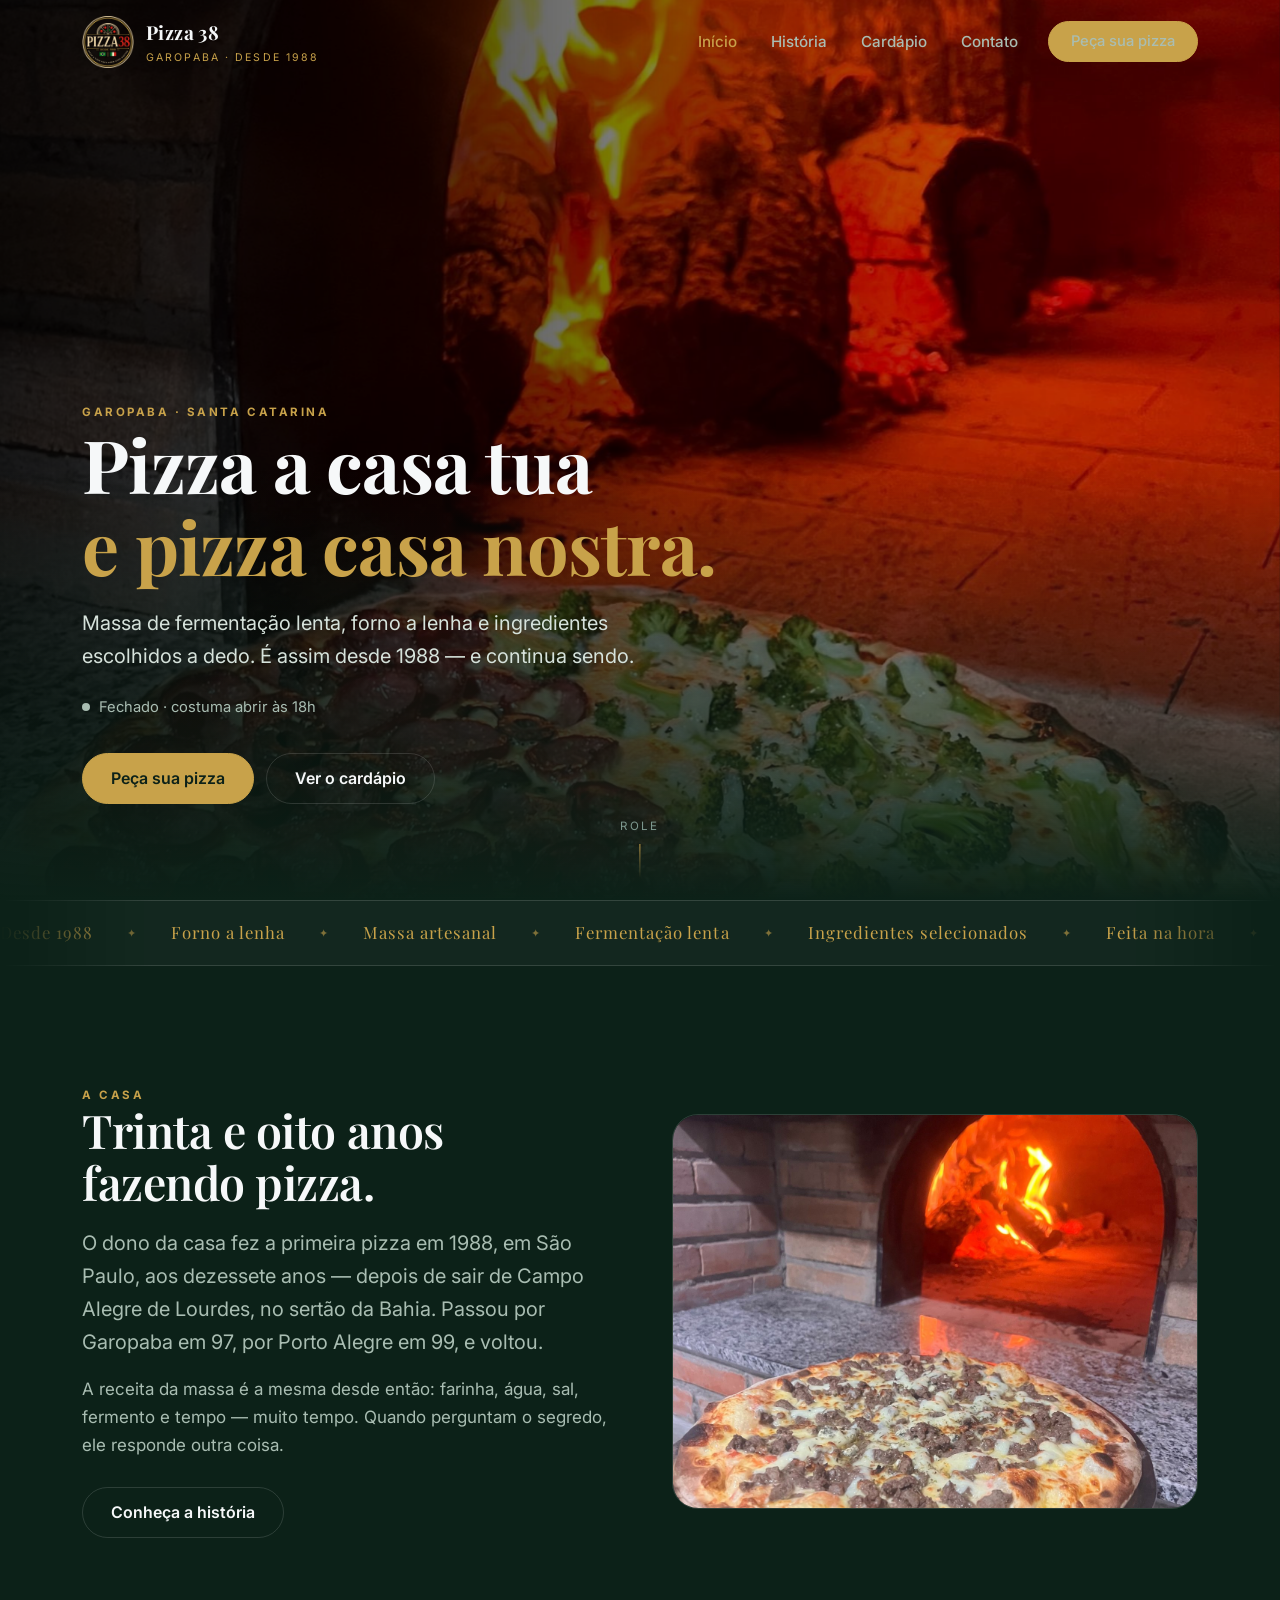
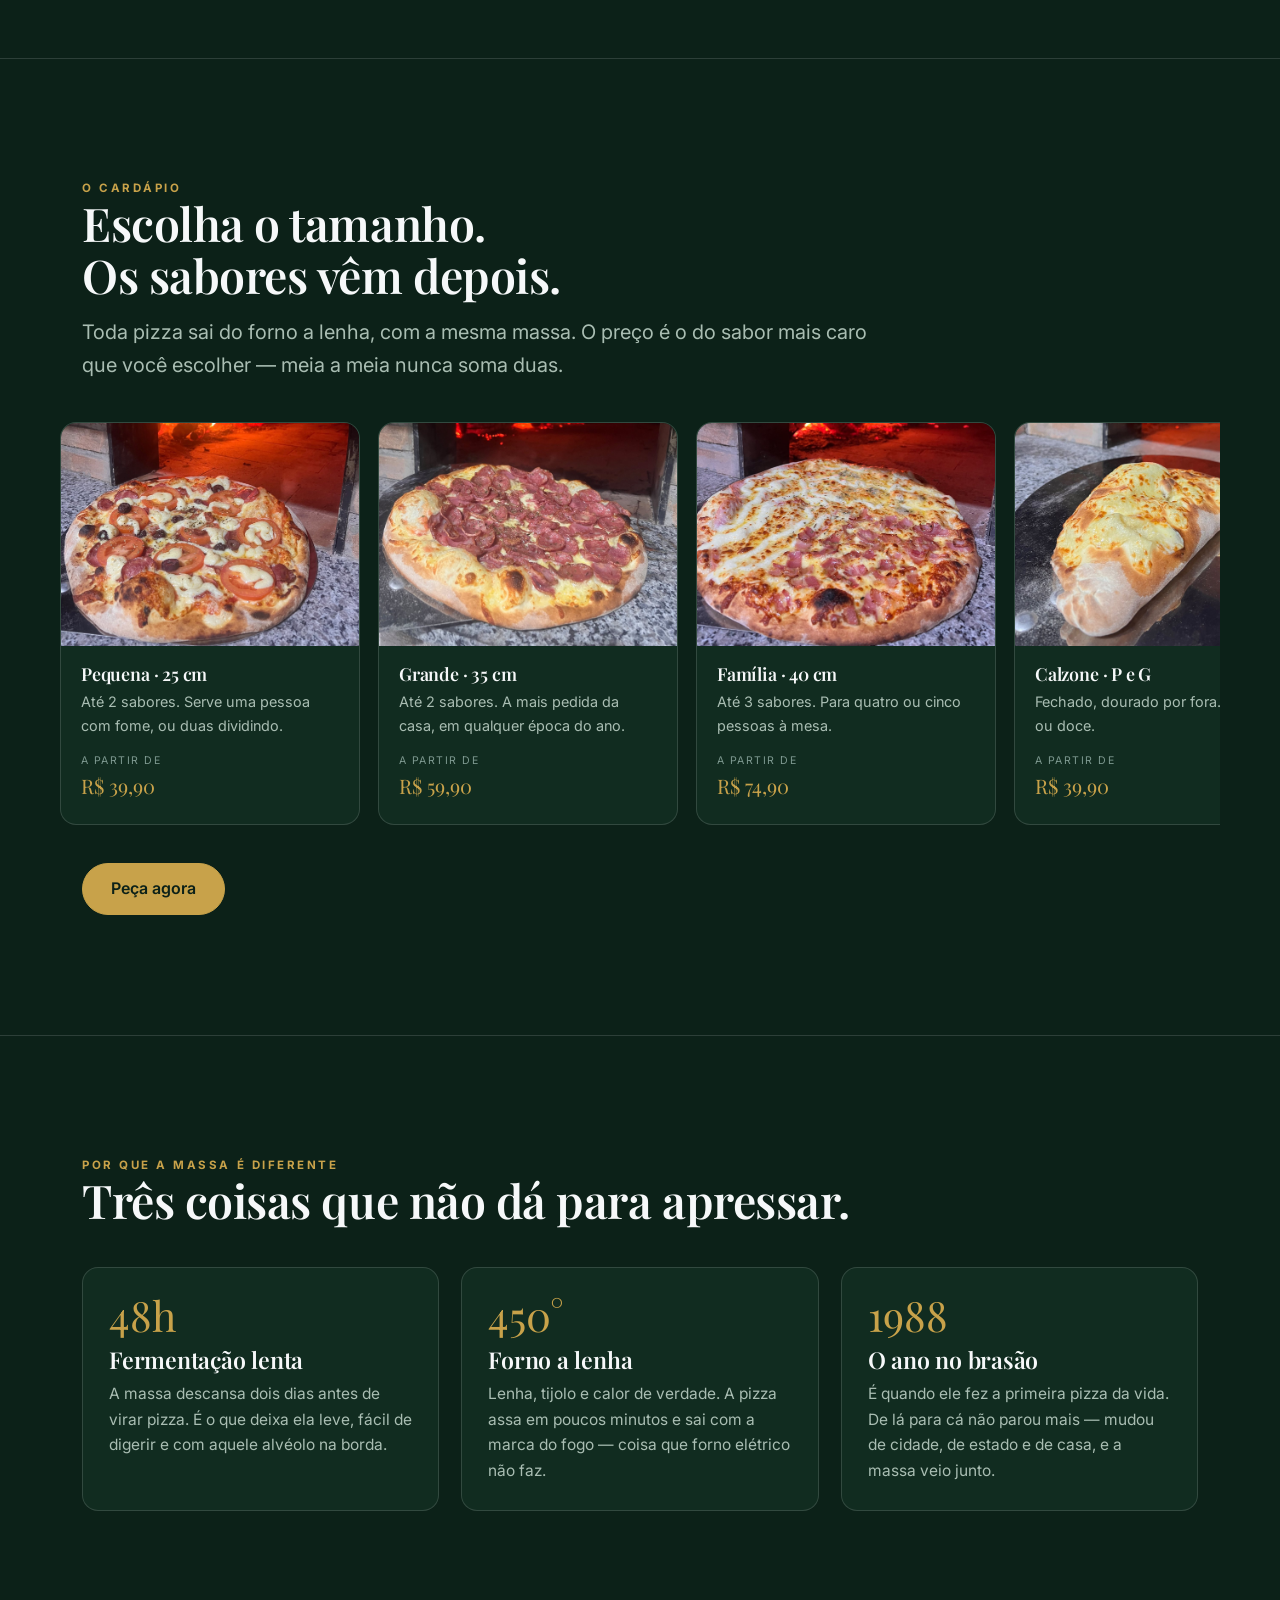
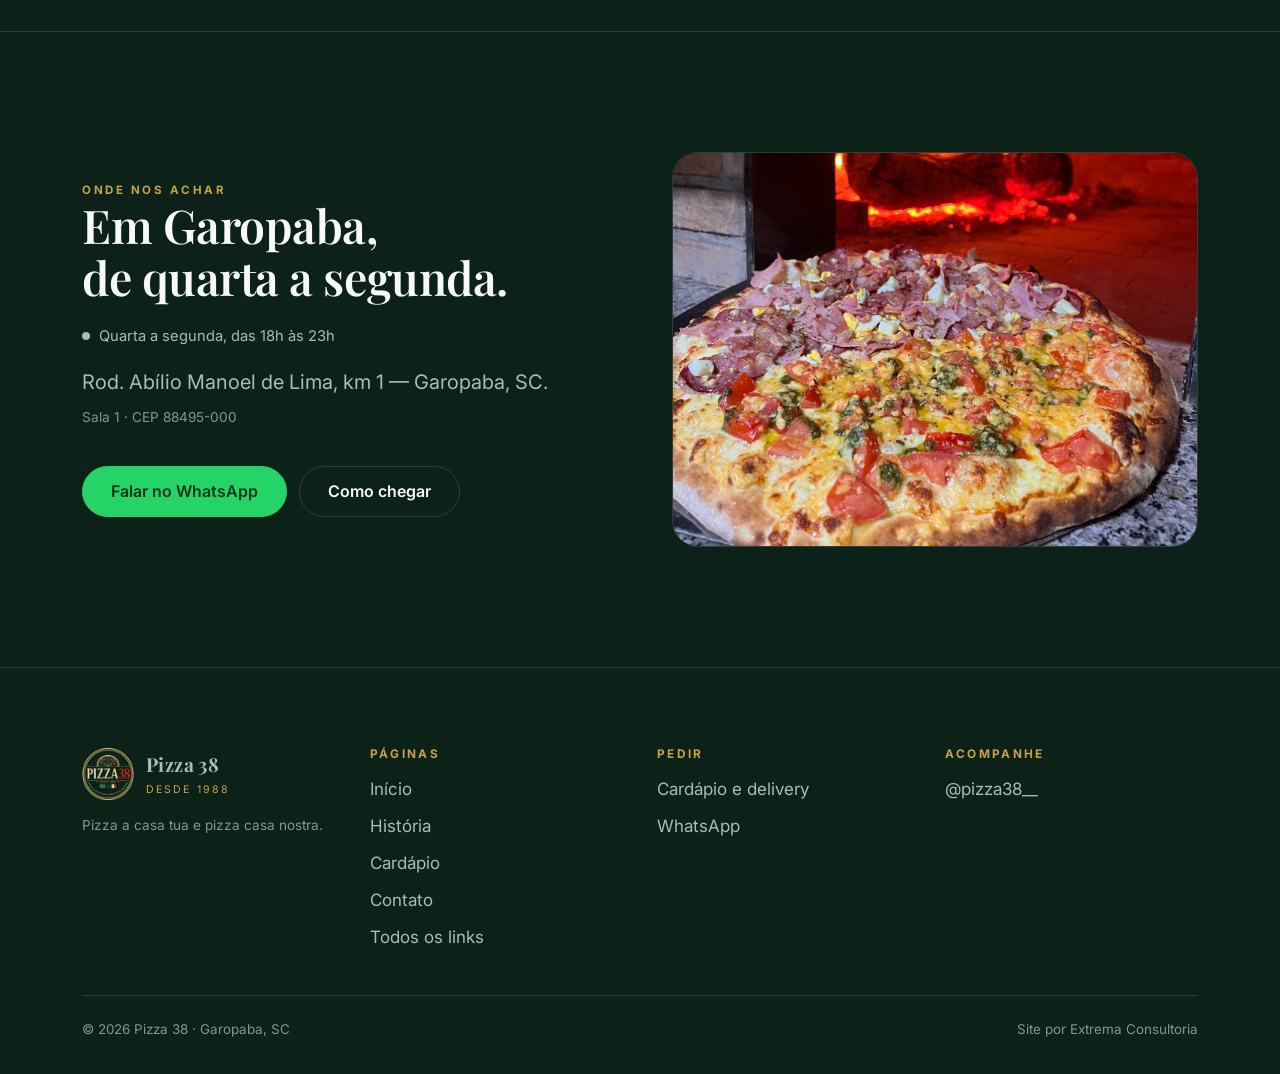
==== commit efb03a7e: "A história é a que o dono conta, não a que eu inventei O dono mandou um vídeo de quatro minutos cont" ====
--- a/index.html
+++ b/index.html
@@ -127,16 +127,16 @@
     <div class="wrap duo">
       <div>
         <p class="kicker sobe">A casa</p>
-        <h2 class="sobe" style="--atraso: 60ms">Trinta e oito anos<br>no mesmo forno.</h2>
-        <!-- TODO: confirmar com a casa — a história abaixo é provisória. -->
+        <h2 class="sobe" style="--atraso: 60ms">Trinta e oito anos<br>fazendo pizza.</h2>
         <p class="lead sobe" style="--atraso: 120ms">
-          A Pizza 38 abriu em 1988, quando Garopaba ainda era vila de pescadores e
-          quase ninguém entregava pizza em casa. A receita da massa não mudou:
-          farinha, água, sal, fermento e tempo — muito tempo.
+          O dono da casa fez a primeira pizza em 1988, em São Paulo, aos dezessete
+          anos — depois de sair de Campo Alegre de Lourdes, no sertão da Bahia.
+          Passou por Garopaba em 97, por Porto Alegre em 99, e voltou.
         </p>
         <p class="suave sobe" style="--atraso: 180ms; margin-top: 16px">
-          O que mudou foi tudo em volta. A cidade cresceu, o verão encheu, e a casa
-          continuou fazendo uma pizza de cada vez, na boca do forno.
+          A receita da massa é a mesma desde então: farinha, água, sal, fermento e
+          tempo — muito tempo. Quando perguntam o segredo, ele responde outra
+          coisa.
         </p>
         <p class="sobe" style="--atraso: 240ms; margin-top: 28px">
           <a class="btn btn--contorno" href="historia.html">Conheça a história</a>
@@ -243,12 +243,14 @@
         </article>
 
         <article class="cartao sobe" style="--atraso: 240ms">
-          <span class="cartao__num">38</span>
-          <h3>O número no nome</h3>
-          <!-- TODO: confirmar com a casa — a origem do "38" é suposição. -->
+          <span class="cartao__num">1988</span>
+          <h3>O ano no brasão</h3>
+          <!-- TODO: confirmar com a casa se o "38" do nome vem do 88 de 1988 —
+               é o palpite óbvio, mas é palpite. O ano, esse é dele: é quando
+               comeu e fez a primeira pizza, em São Paulo. -->
           <p>
-            Está no brasão desde o primeiro dia. Quem é de Garopaba sabe; quem chega
-            agora pergunta — e a resposta a gente conta pessoalmente.
+            É quando ele fez a primeira pizza da vida. De lá para cá não parou mais
+            — mudou de cidade, de estado e de casa, e a massa veio junto.
           </p>
         </article>
       </div>
--- a/assets/styles.css
+++ b/assets/styles.css
@@ -365,6 +365,30 @@
    comida. Em P&B ela é a única presença humana da página e para o olho. */
 .retrato { margin: 0; border-radius: var(--radius-lg); overflow: hidden; border: 1px solid var(--linha); position: relative; }
 .retrato img { width: 100%; aspect-ratio: 4 / 5; object-fit: cover; object-position: 50% 12%; }
+/* ------------------------------------------------------------
+   Citação.
+
+   A história da casa é contada com a fala do dono, não com a nossa.
+   Aspas em serifa, filete dourado à esquerda — e sem itálico: o texto
+   é longo e itálico longo cansa a vista no escuro.
+   ------------------------------------------------------------ */
+.citacao {
+  margin: 0; padding: 4px 0 4px 22px;
+  border-left: 2px solid var(--ouro);
+  font-family: var(--fonte-titulo); font-size: clamp(1.15rem, 2.2vw, 1.5rem);
+  line-height: 1.42; color: var(--creme);
+}
+h2 + .citacao { margin-top: 20px; }
+.citacao::before { content: "“"; color: var(--ouro); margin-right: 2px; }
+.citacao::after { content: "”"; color: var(--ouro); margin-left: 2px; }
+
+.citacao--grande {
+  border: 0; padding: 0;
+  font-size: clamp(1.6rem, 4.4vw, 2.6rem); line-height: 1.24;
+  text-wrap: balance;
+}
+.citacao--grande b { color: var(--ouro); font-weight: 600; }
+
 /* O álbum: duas fotos antigas lado a lado. Quadradas e do mesmo tamanho —
    proporções diferentes ali viram colagem, não álbum. */
 .album { display: grid; gap: 22px; grid-template-columns: 1fr; margin-top: 38px; }
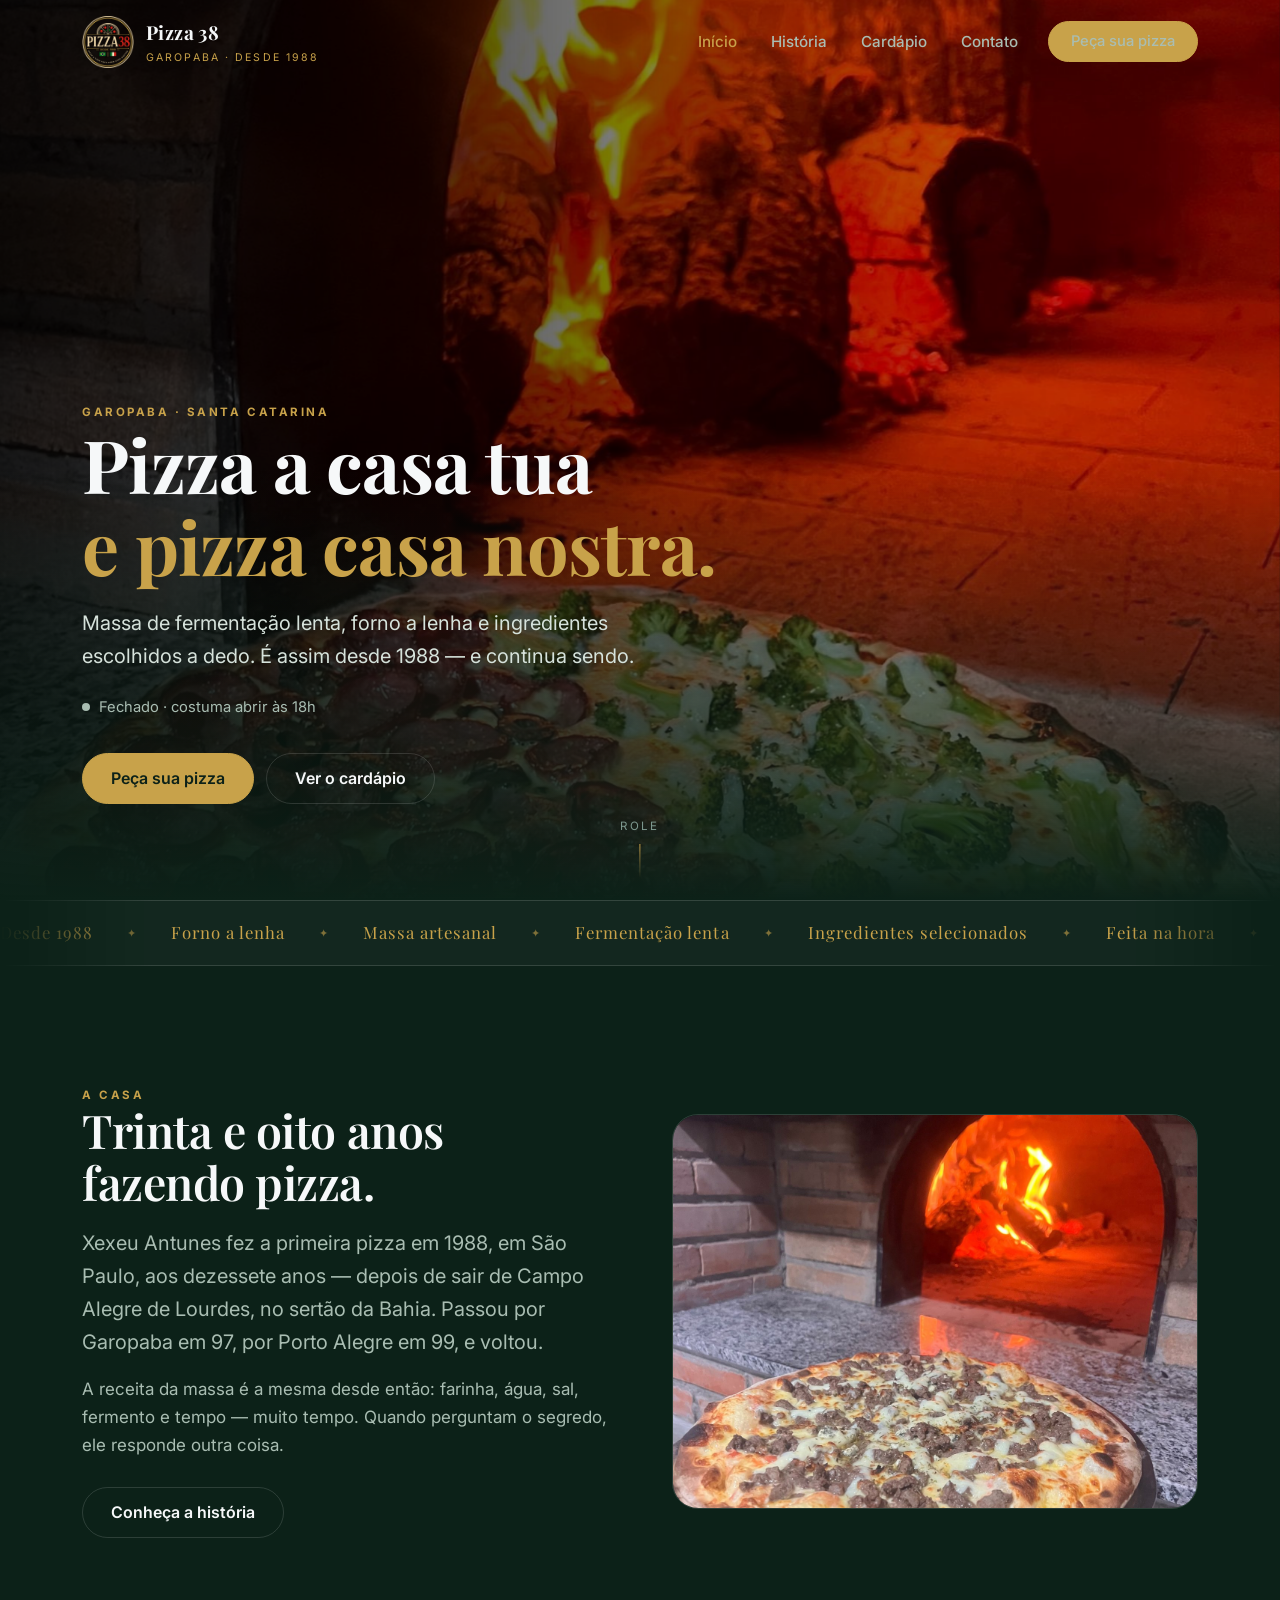
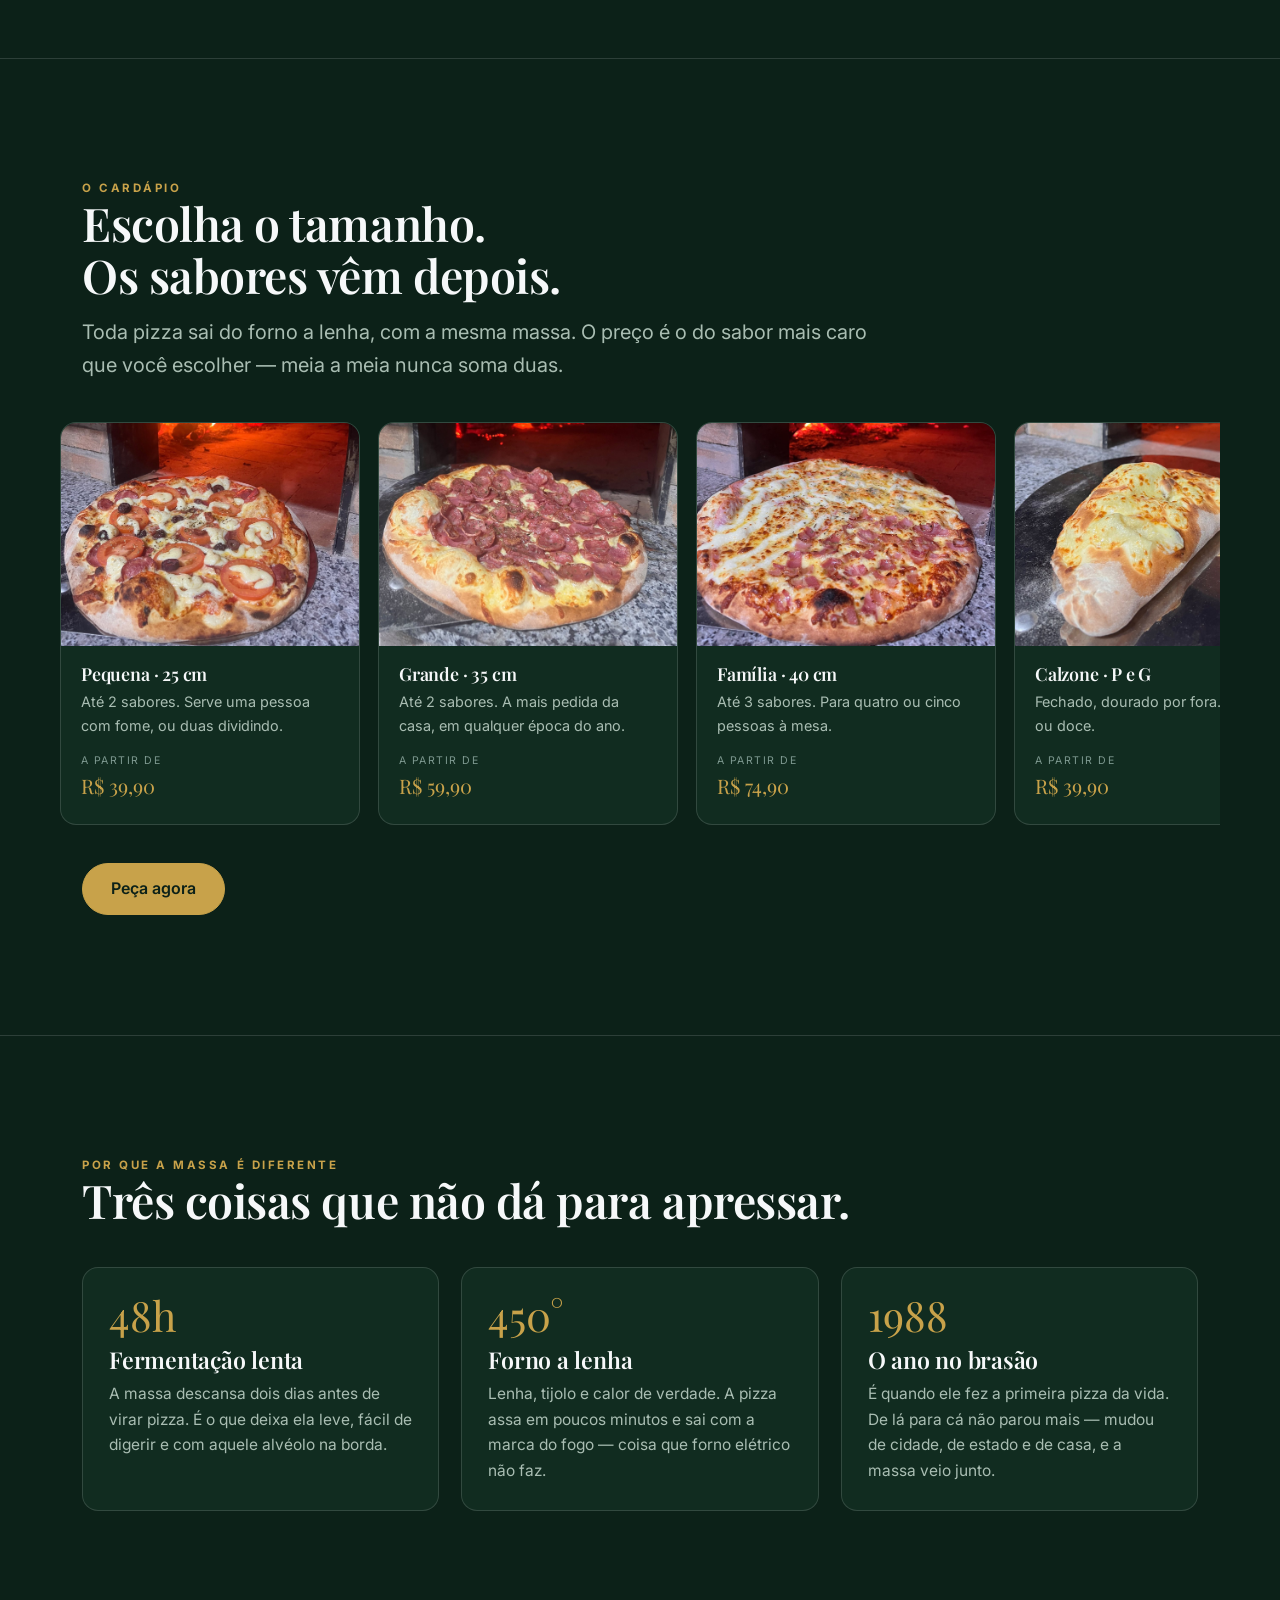
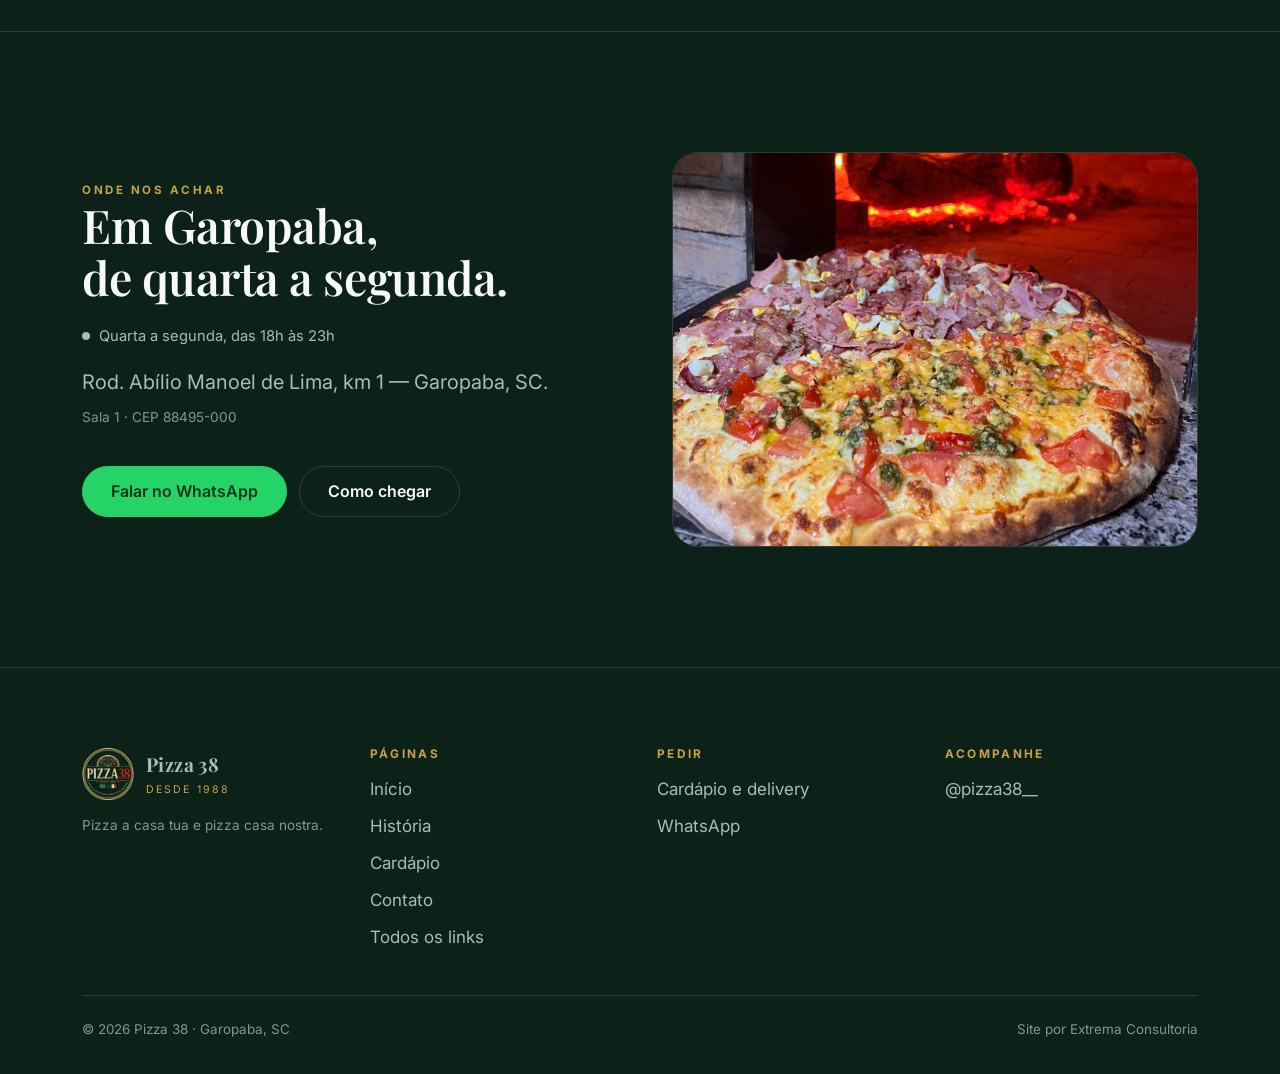
==== commit e6c950c9: "O dono tem nome: Xexeu Antunes A página inteira falava "ele". Agora a capa abre com o nome, o retrat" ====
--- a/index.html
+++ b/index.html
@@ -22,8 +22,9 @@
 <link rel="stylesheet" href="https://fonts.googleapis.com/css2?family=Playfair+Display:wght@500;600;700&family=Inter:wght@400;500;600;700&display=swap">
 <link rel="stylesheet" href="assets/styles.css">
 
-<!-- Ficha da casa para o Google. Endereço e dias ainda são provisórios:
-     ver a lista de preenchimento no CLAUDE.md do projeto. -->
+<!-- Ficha da casa para o Google. Endereço, coordenadas e horário saíram do
+     dado estruturado do cardápio oficial da casa — é ela publicando os
+     próprios dados, não suposição nossa. -->
 <script type="application/ld+json">
 {
   "@context": "https://schema.org",
@@ -31,14 +32,27 @@
   "name": "Pizza 38",
   "servesCuisine": "Pizza",
   "priceRange": "$$",
-  "image": "https://www.pizza38garopaba.com.br/assets/logo.png",
+  "image": "https://www.pizza38garopaba.com.br/assets/og-image-1200x630.jpg",
+  "logo": "https://www.pizza38garopaba.com.br/assets/logo.png",
   "url": "https://www.pizza38garopaba.com.br/",
   "telephone": "+55 48 99222-3968",
+  "employee": {
+    "@type": "Person",
+    "name": "Xexeu Antunes",
+    "jobTitle": "Pizzaiolo e proprietário"
+  },
   "address": {
     "@type": "PostalAddress",
+    "streetAddress": "Rod. Abílio Manoel de Lima, km 1, Sala 1",
     "addressLocality": "Garopaba",
     "addressRegion": "SC",
+    "postalCode": "88495-000",
     "addressCountry": "BR"
+  },
+  "geo": {
+    "@type": "GeoCoordinates",
+    "latitude": -28.0477837,
+    "longitude": -48.6371435
   },
   "openingHours": "We-Mo 18:00-23:00",
   "sameAs": ["https://www.instagram.com/pizza38__"]
@@ -129,7 +143,10 @@
         <p class="kicker sobe">A casa</p>
         <h2 class="sobe" style="--atraso: 60ms">Trinta e oito anos<br>fazendo pizza.</h2>
         <p class="lead sobe" style="--atraso: 120ms">
-          O dono da casa fez a primeira pizza em 1988, em São Paulo, aos dezessete
+          <!-- TODO: confirmar com a casa se o nome leva acento — "Xexéu" é a
+               grafia comum do apelido, mas nome de gente a gente escreve como
+               o dono escreve, não como o dicionário. -->
+          Xexeu Antunes fez a primeira pizza em 1988, em São Paulo, aos dezessete
           anos — depois de sair de Campo Alegre de Lourdes, no sertão da Bahia.
           Passou por Garopaba em 97, por Porto Alegre em 99, e voltou.
         </p>
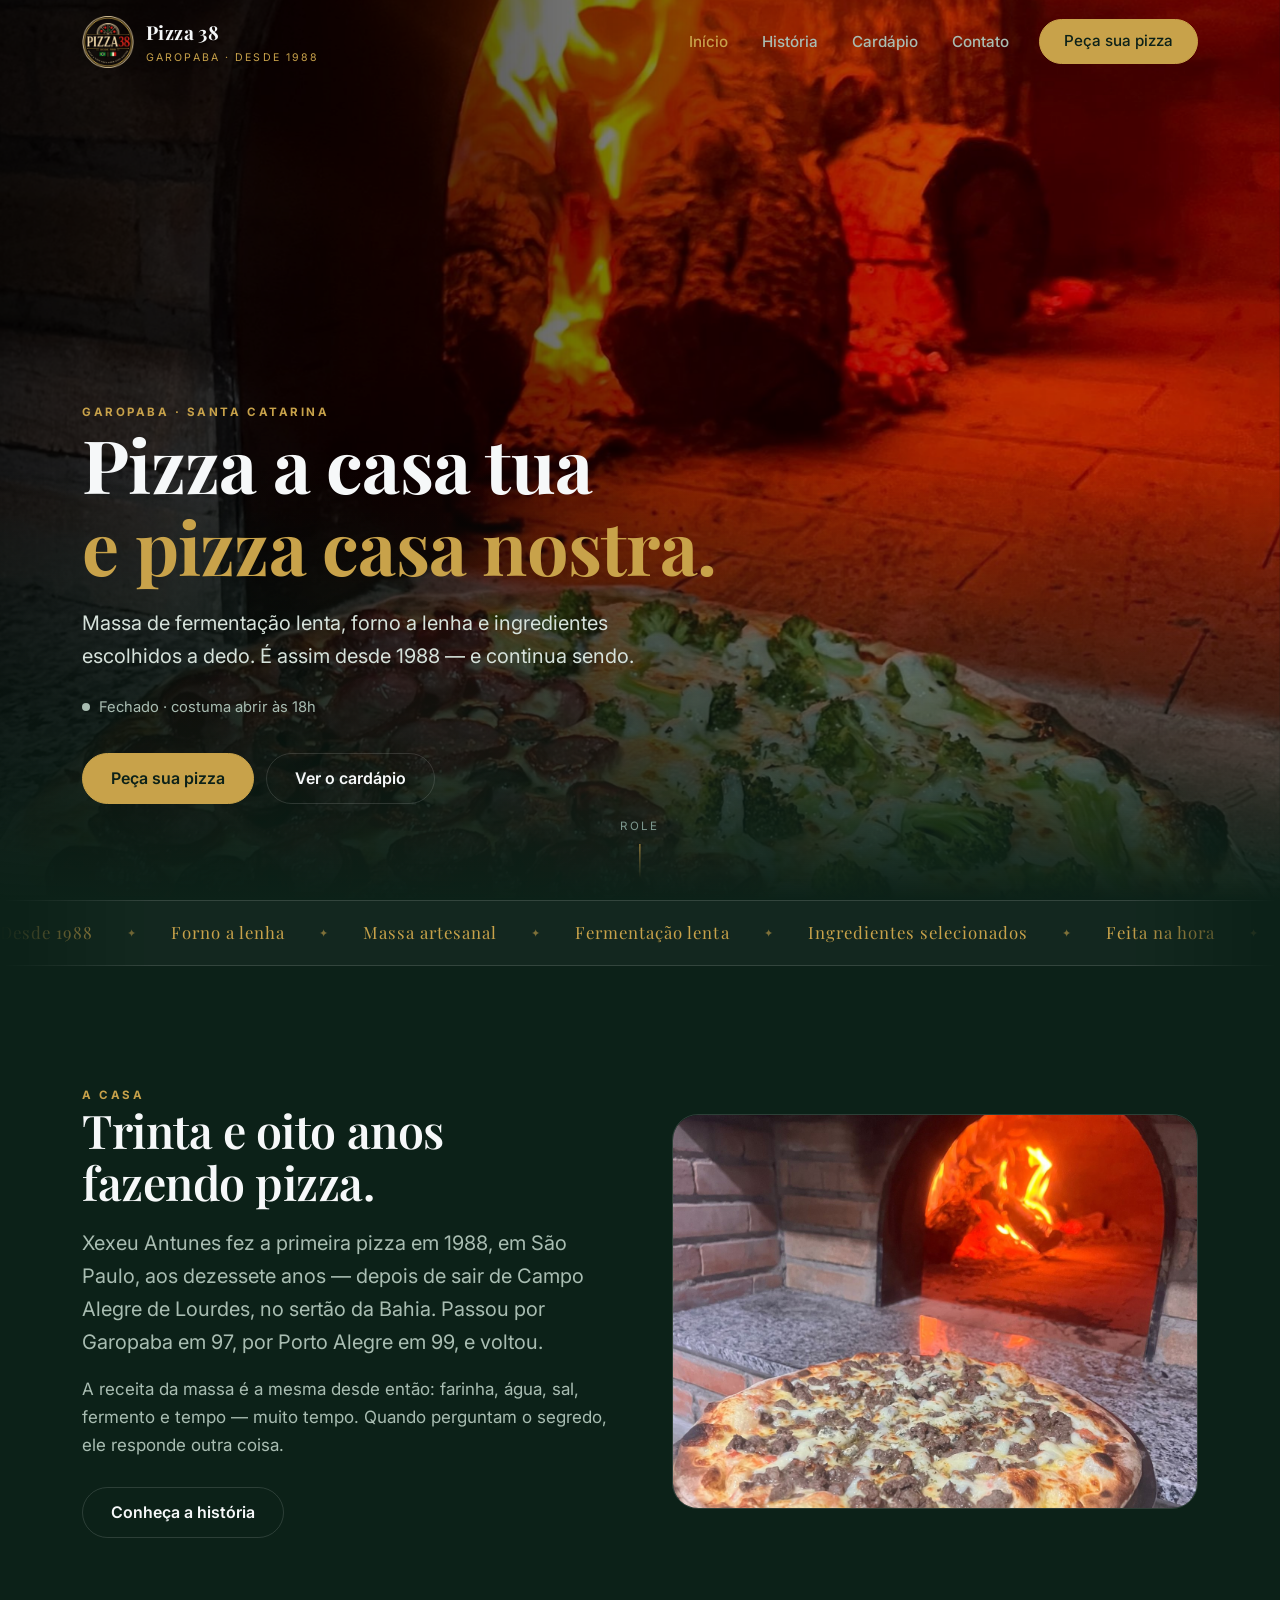
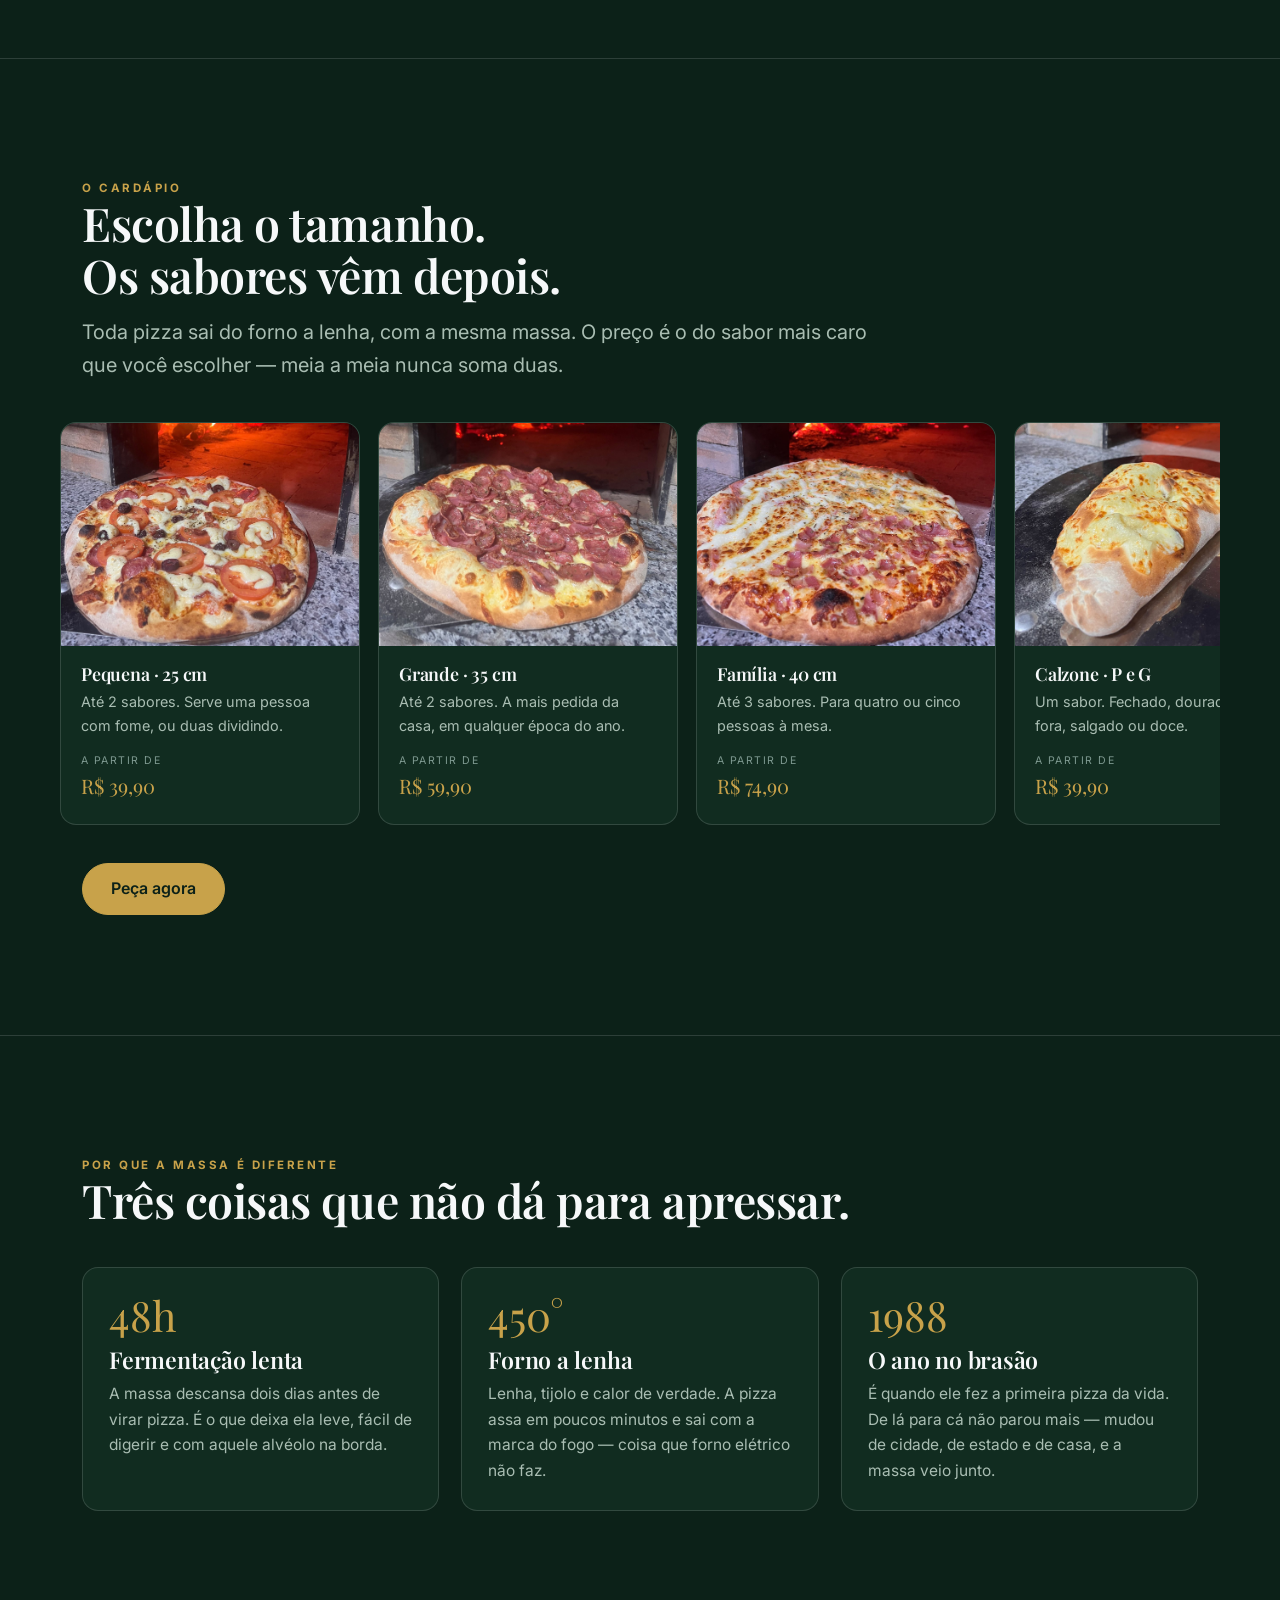
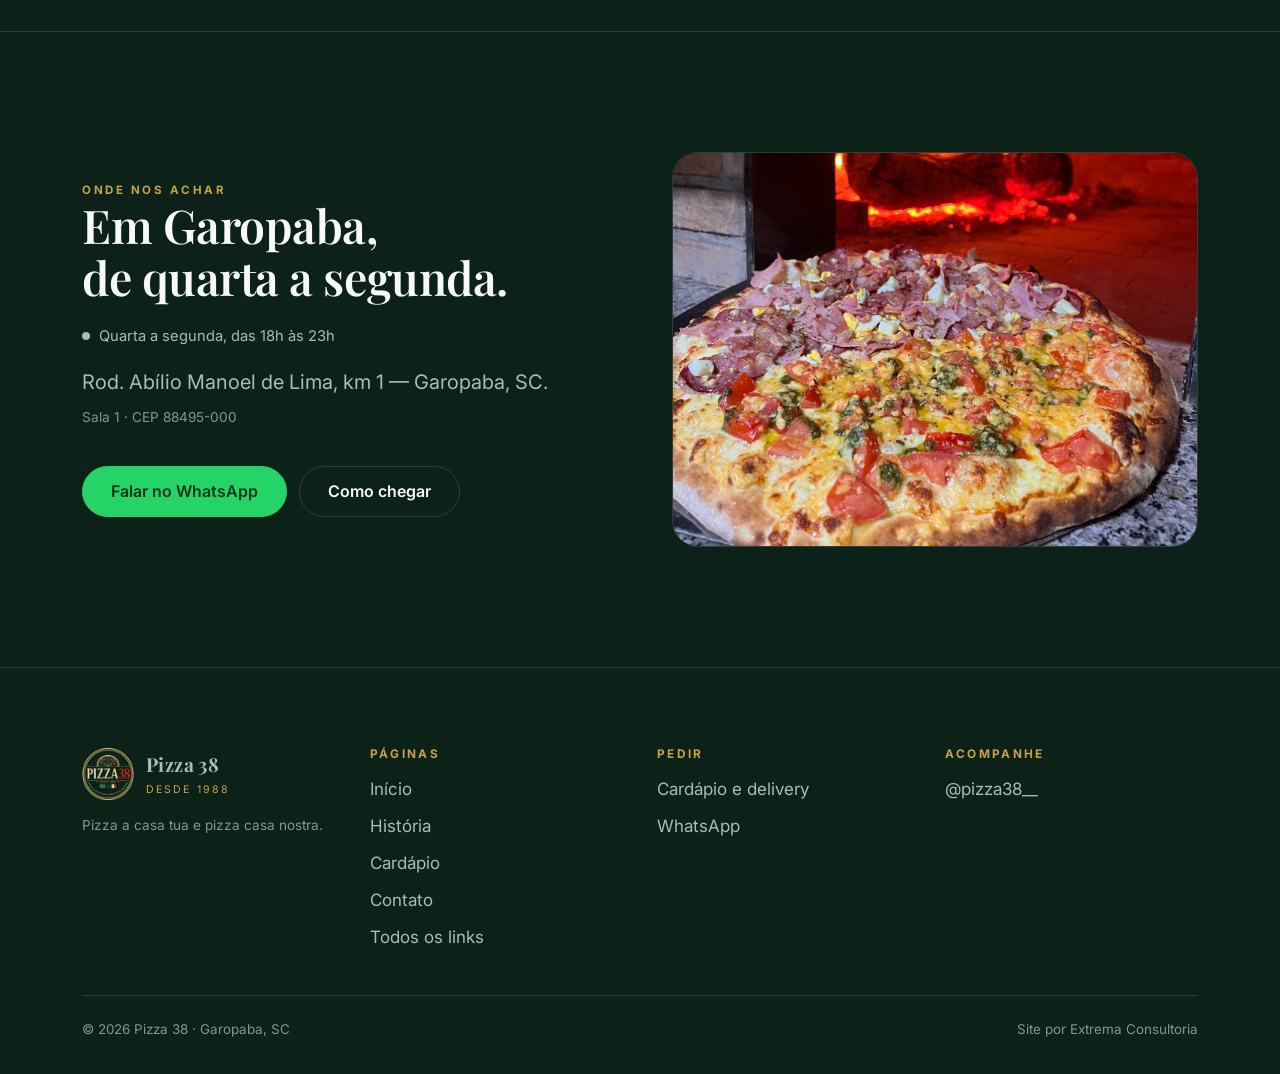
==== commit 075a5fe0: "Calzone é de um sabor só, no pequeno e no grande O cardápio dizia "o pequeno leva até 2 sabores; o g" ====
--- a/index.html
+++ b/index.html
@@ -219,7 +219,7 @@
           </span>
           <span class="prato__corpo">
             <h3>Calzone · P e G</h3>
-            <p>Fechado, dourado por fora. Salgado ou doce.</p>
+            <p>Um sabor. Fechado, dourado por fora, salgado ou doce.</p>
             <span class="prato__preco" data-preco="calzone-p"><small>a partir de</small>R$ 39,90</span>
           </span>
         </a>
--- a/assets/styles.css
+++ b/assets/styles.css
@@ -82,7 +82,21 @@
 h1 + .lead, h2 + .lead { margin-top: 18px; }
 h2 { font-size: clamp(1.8rem, 4.2vw, 2.9rem); }
 h3 { font-size: clamp(1.15rem, 2.2vw, 1.45rem); }
+/*
+  Linha de texto não passa de 62 caracteres: mais que isso e o olho perde o
+  começo da linha seguinte. O efeito colateral é que todo <p> é mais estreito
+  que a coluna — e um <p> estreito e colado à esquerda não centraliza nada
+  dentro dele, por mais `text-align: center` que a seção tenha. Foi assim que
+  o botão "Peça sua pizza" da última seção ficou 226 px fora do meio.
+  Quem centraliza uma seção usa `.centro`, que trata das duas coisas.
+*/
 p { max-width: 62ch; }
+
+.centro { text-align: center; }
+.centro > *,
+.centro p, .centro h1, .centro h2, .centro .lead, .centro .citacao {
+  margin-inline: auto;
+}
 a { color: var(--ouro); text-underline-offset: 3px; }
 a:hover { color: var(--ouro-claro); }
 :focus-visible { outline: 2px solid var(--ouro); outline-offset: 3px; border-radius: 3px; }
@@ -188,7 +202,22 @@
 }
 .menu a:hover { color: var(--creme); background: rgb(246 248 249 / .07); }
 .menu a[aria-current="page"] { color: var(--ouro); }
-.menu .btn { margin-left: 10px; padding: 11px 22px; font-size: .92rem; }
+/*
+  O botão do menu É um <a>, e `.menu a { color: var(--cinza) }` (0,1,1) ganha
+  de `.btn--ouro { color: var(--verde) }` (0,1,0). Resultado: o texto saía em
+  cinza-esverdeado sobre o ouro — 1,2:1 de contraste, o CTA mais importante da
+  página praticamente apagado. Estas regras devolvem a cor da variante com
+  especificidade suficiente para vencer.
+
+  Regra geral, para não repetir o erro: nunca sobrescrever cor de texto de uma
+  variante de botão por contexto. Se um lugar precisa de outra cor, cria-se
+  outra variante.
+*/
+.menu .btn { margin-left: 10px; padding: 12px 24px; font-size: .95rem; }
+.menu a.btn--ouro { color: var(--verde); }
+.menu a.btn--ouro:hover { color: var(--verde); background: var(--ouro-claro); }
+.menu a.btn--contorno { color: var(--creme); }
+.menu a.btn--zap { color: #06331c; }
 
 .menu-btn {
   display: none; width: 46px; height: 46px; border: 1.5px solid var(--linha);
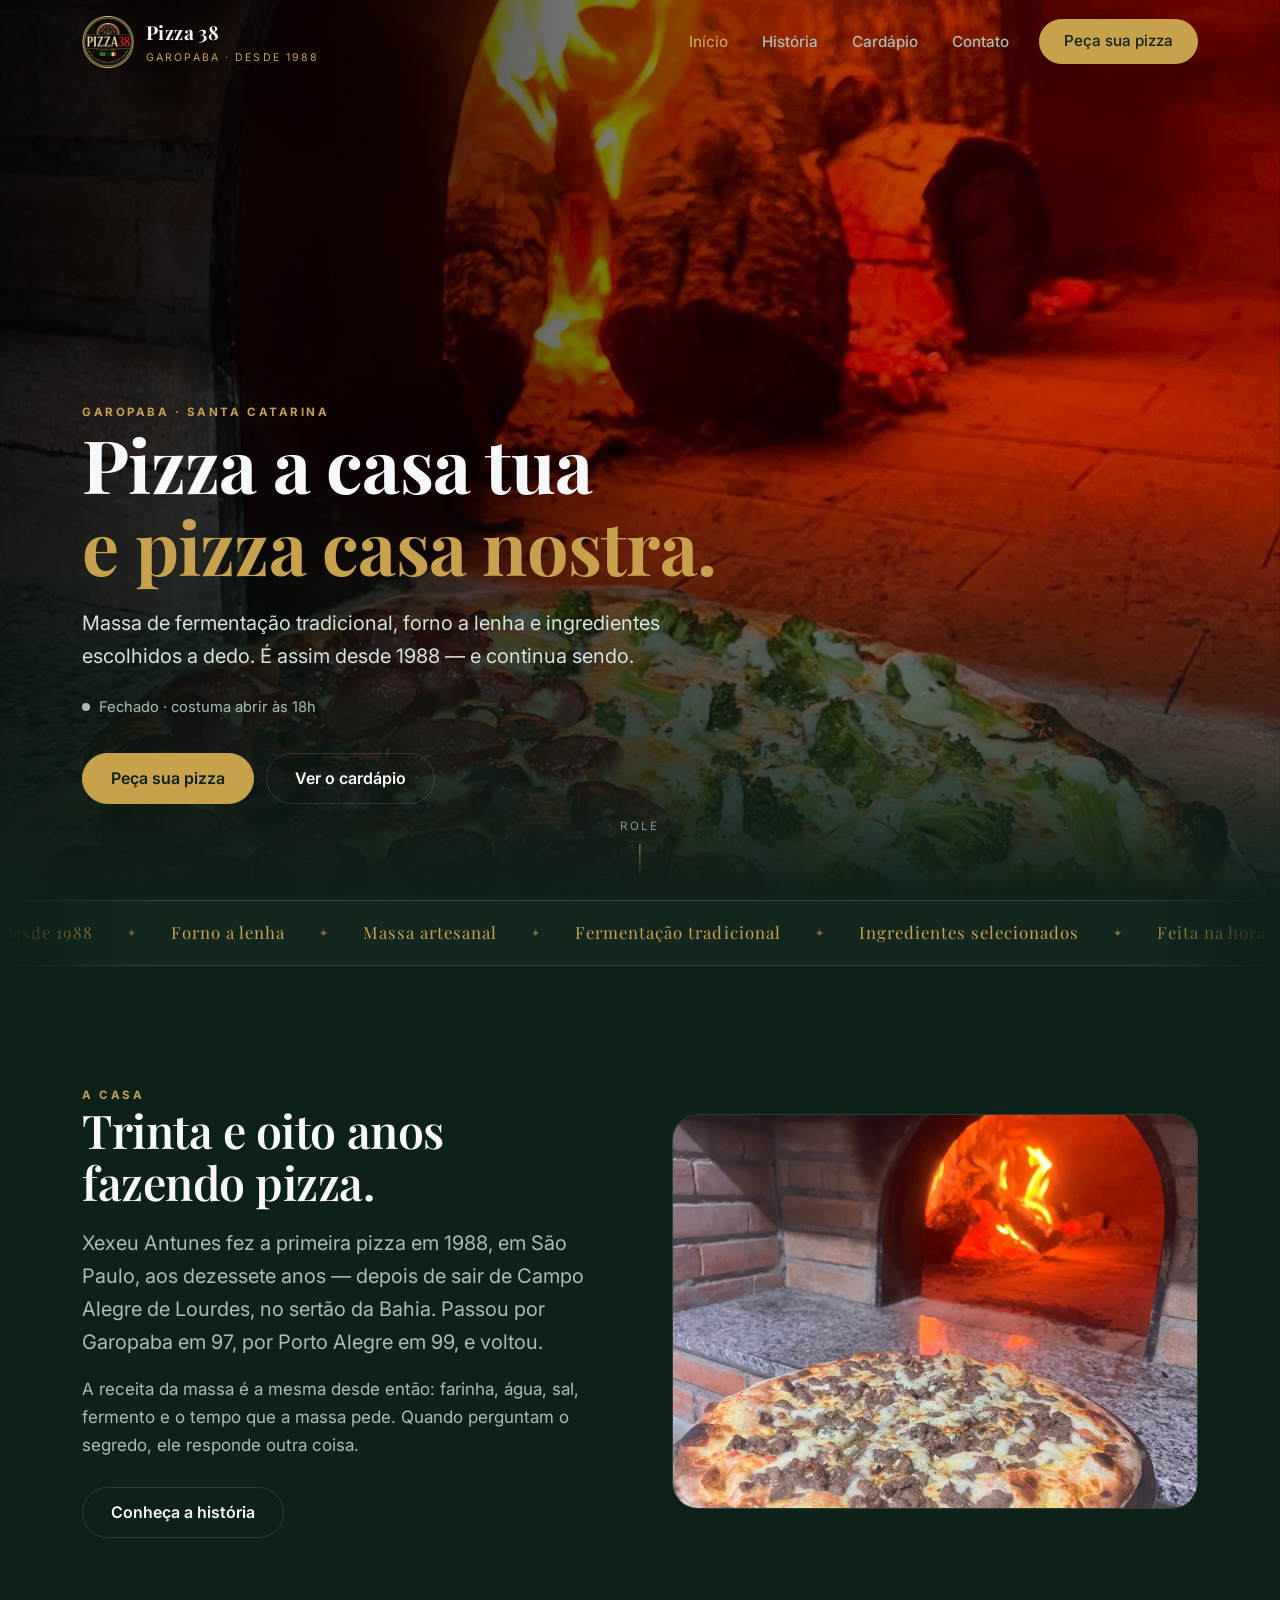
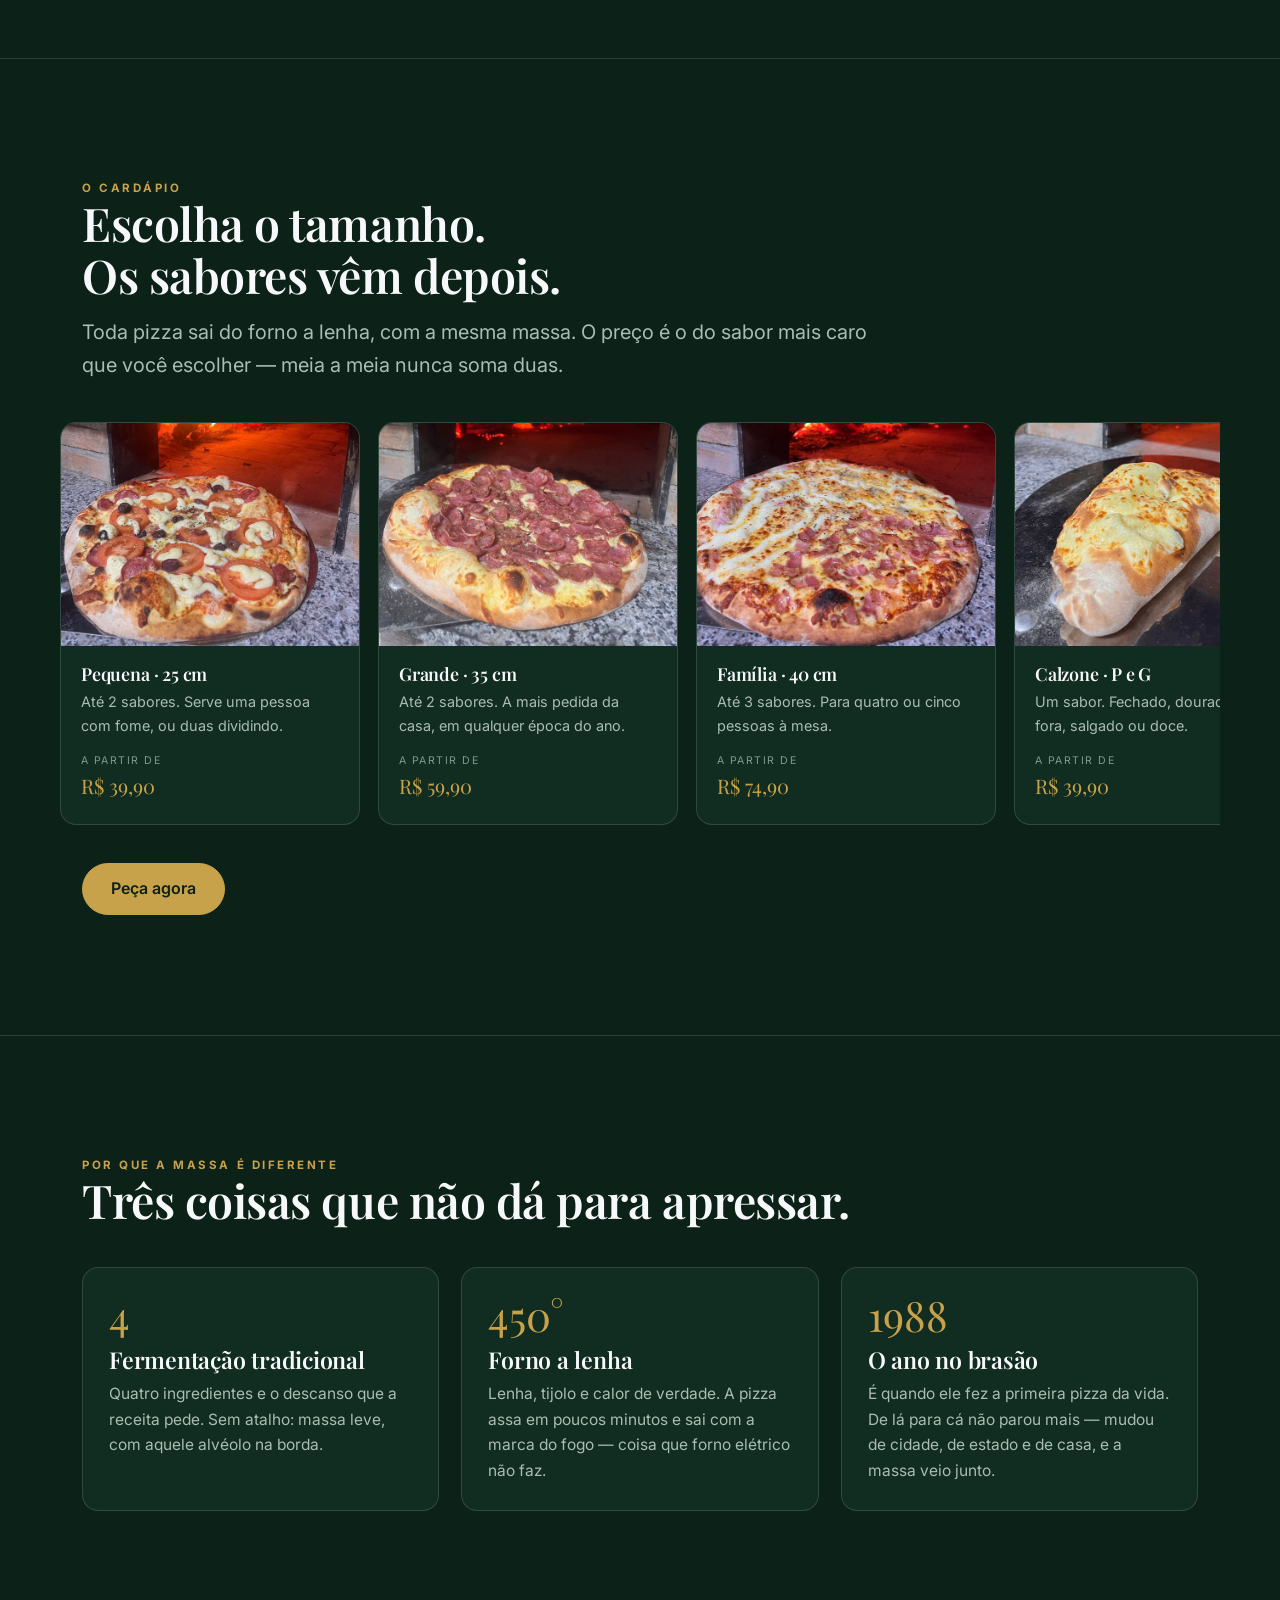
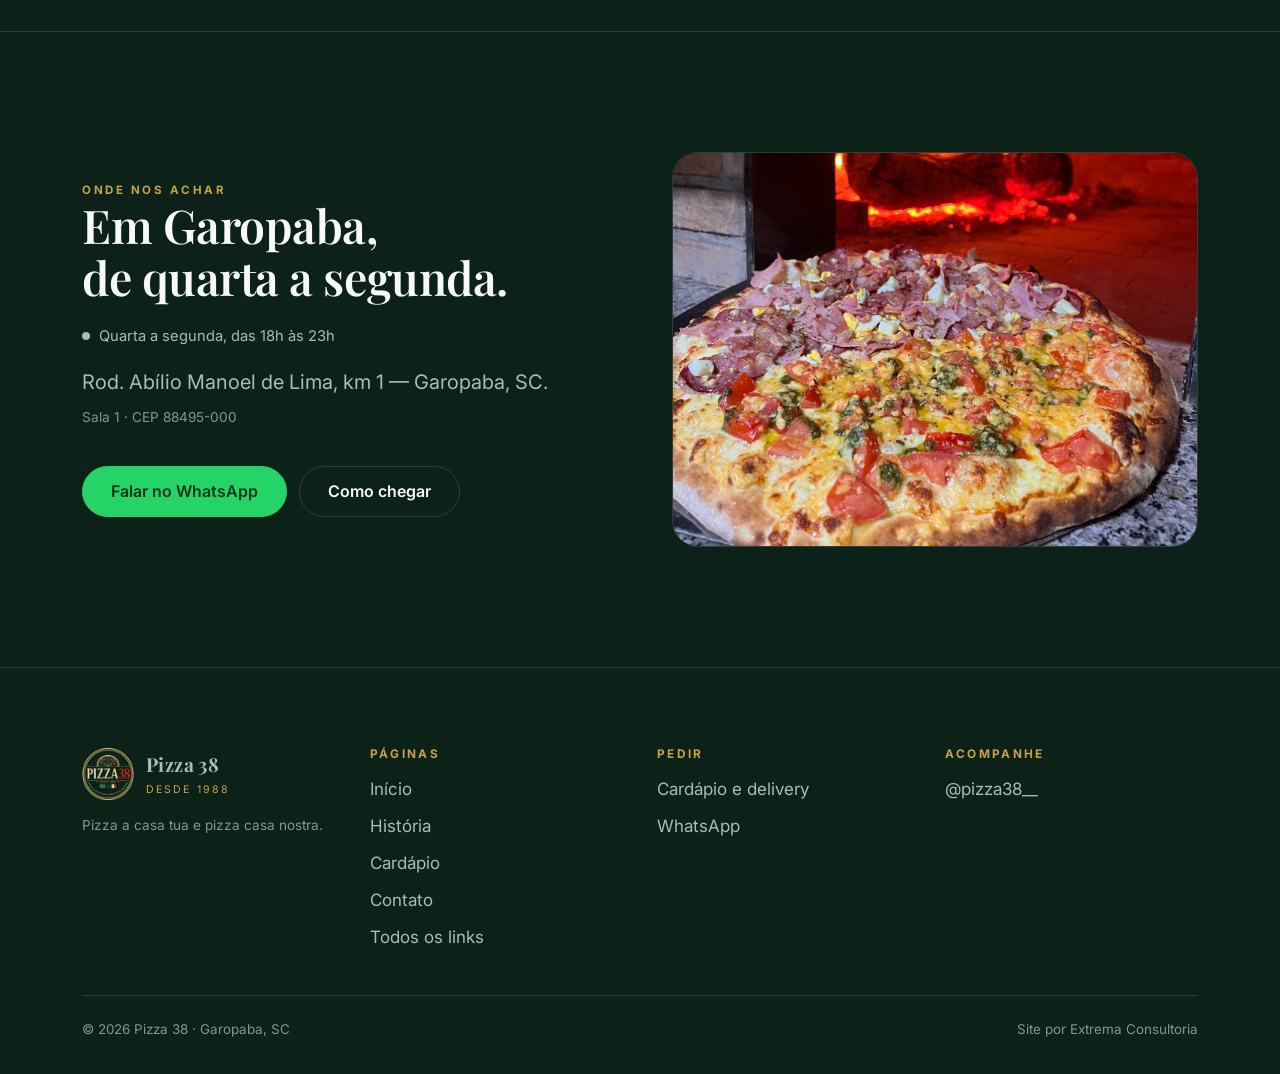
==== commit 2a9b83b3: "Fermentação tradicional, não lenta A casa corrigiu: a massa é de fermentação tradicional. Trocado no" ====
--- a/index.html
+++ b/index.html
@@ -4,13 +4,13 @@
 <meta charset="utf-8">
 <meta name="viewport" content="width=device-width, initial-scale=1">
 <title>Pizza 38 — pizzaria artesanal em Garopaba desde 1988</title>
-<meta name="description" content="Massa de fermentação lenta, forno a lenha e ingredientes selecionados. Pizza artesanal em Garopaba desde 1988. Peça pelo delivery ou retire na casa.">
+<meta name="description" content="Massa de fermentação tradicional, forno a lenha e ingredientes selecionados. Pizza artesanal em Garopaba desde 1988. Peça pelo delivery ou retire na casa.">
 <link rel="canonical" href="https://www.pizza38garopaba.com.br/">
 <meta property="og:type" content="restaurant">
 <meta property="og:site_name" content="Pizza 38">
 <meta property="og:locale" content="pt_BR">
 <meta property="og:title" content="Pizza 38 — pizzaria artesanal em Garopaba desde 1988">
-<meta property="og:description" content="Massa de fermentação lenta, forno a lenha e ingredientes selecionados. Em Garopaba desde 1988.">
+<meta property="og:description" content="Massa de fermentação tradicional, forno a lenha e ingredientes selecionados. Em Garopaba desde 1988.">
 <meta property="og:url" content="https://www.pizza38garopaba.com.br/">
 <meta property="og:image" content="https://www.pizza38garopaba.com.br/assets/og-image-1200x630.jpg">
 <meta name="twitter:card" content="summary_large_image">
@@ -102,7 +102,7 @@
         <em>e pizza casa nostra.</em>
       </h1>
       <p class="lead sobe" style="--atraso: 160ms">
-        Massa de fermentação lenta, forno a lenha e ingredientes escolhidos a dedo.
+        Massa de fermentação tradicional, forno a lenha e ingredientes escolhidos a dedo.
         É assim desde 1988 — e continua sendo.
       </p>
 
@@ -130,9 +130,9 @@
   <div class="marquee" aria-hidden="true">
     <ul class="marquee__fita">
       <li>Desde 1988</li><li>Forno a lenha</li><li>Massa artesanal</li>
-      <li>Fermentação lenta</li><li>Ingredientes selecionados</li><li>Feita na hora</li>
+      <li>Fermentação tradicional</li><li>Ingredientes selecionados</li><li>Feita na hora</li>
       <li>Desde 1988</li><li>Forno a lenha</li><li>Massa artesanal</li>
-      <li>Fermentação lenta</li><li>Ingredientes selecionados</li><li>Feita na hora</li>
+      <li>Fermentação tradicional</li><li>Ingredientes selecionados</li><li>Feita na hora</li>
     </ul>
   </div>
 
@@ -152,7 +152,7 @@
         </p>
         <p class="suave sobe" style="--atraso: 180ms; margin-top: 16px">
           A receita da massa é a mesma desde então: farinha, água, sal, fermento e
-          tempo — muito tempo. Quando perguntam o segredo, ele responde outra
+          o tempo que a massa pede. Quando perguntam o segredo, ele responde outra
           coisa.
         </p>
         <p class="sobe" style="--atraso: 240ms; margin-top: 28px">
@@ -242,11 +242,11 @@
 
       <div class="grade grade--3" style="margin-top: 40px">
         <article class="cartao sobe" style="--atraso: 100ms">
-          <span class="cartao__num">48h</span>
-          <h3>Fermentação lenta</h3>
+          <span class="cartao__num">4</span>
+          <h3>Fermentação tradicional</h3>
           <p>
-            A massa descansa dois dias antes de virar pizza. É o que deixa ela leve,
-            fácil de digerir e com aquele alvéolo na borda.
+            Quatro ingredientes e o descanso que a receita pede. Sem atalho: massa
+            leve, com aquele alvéolo na borda.
           </p>
         </article>
 
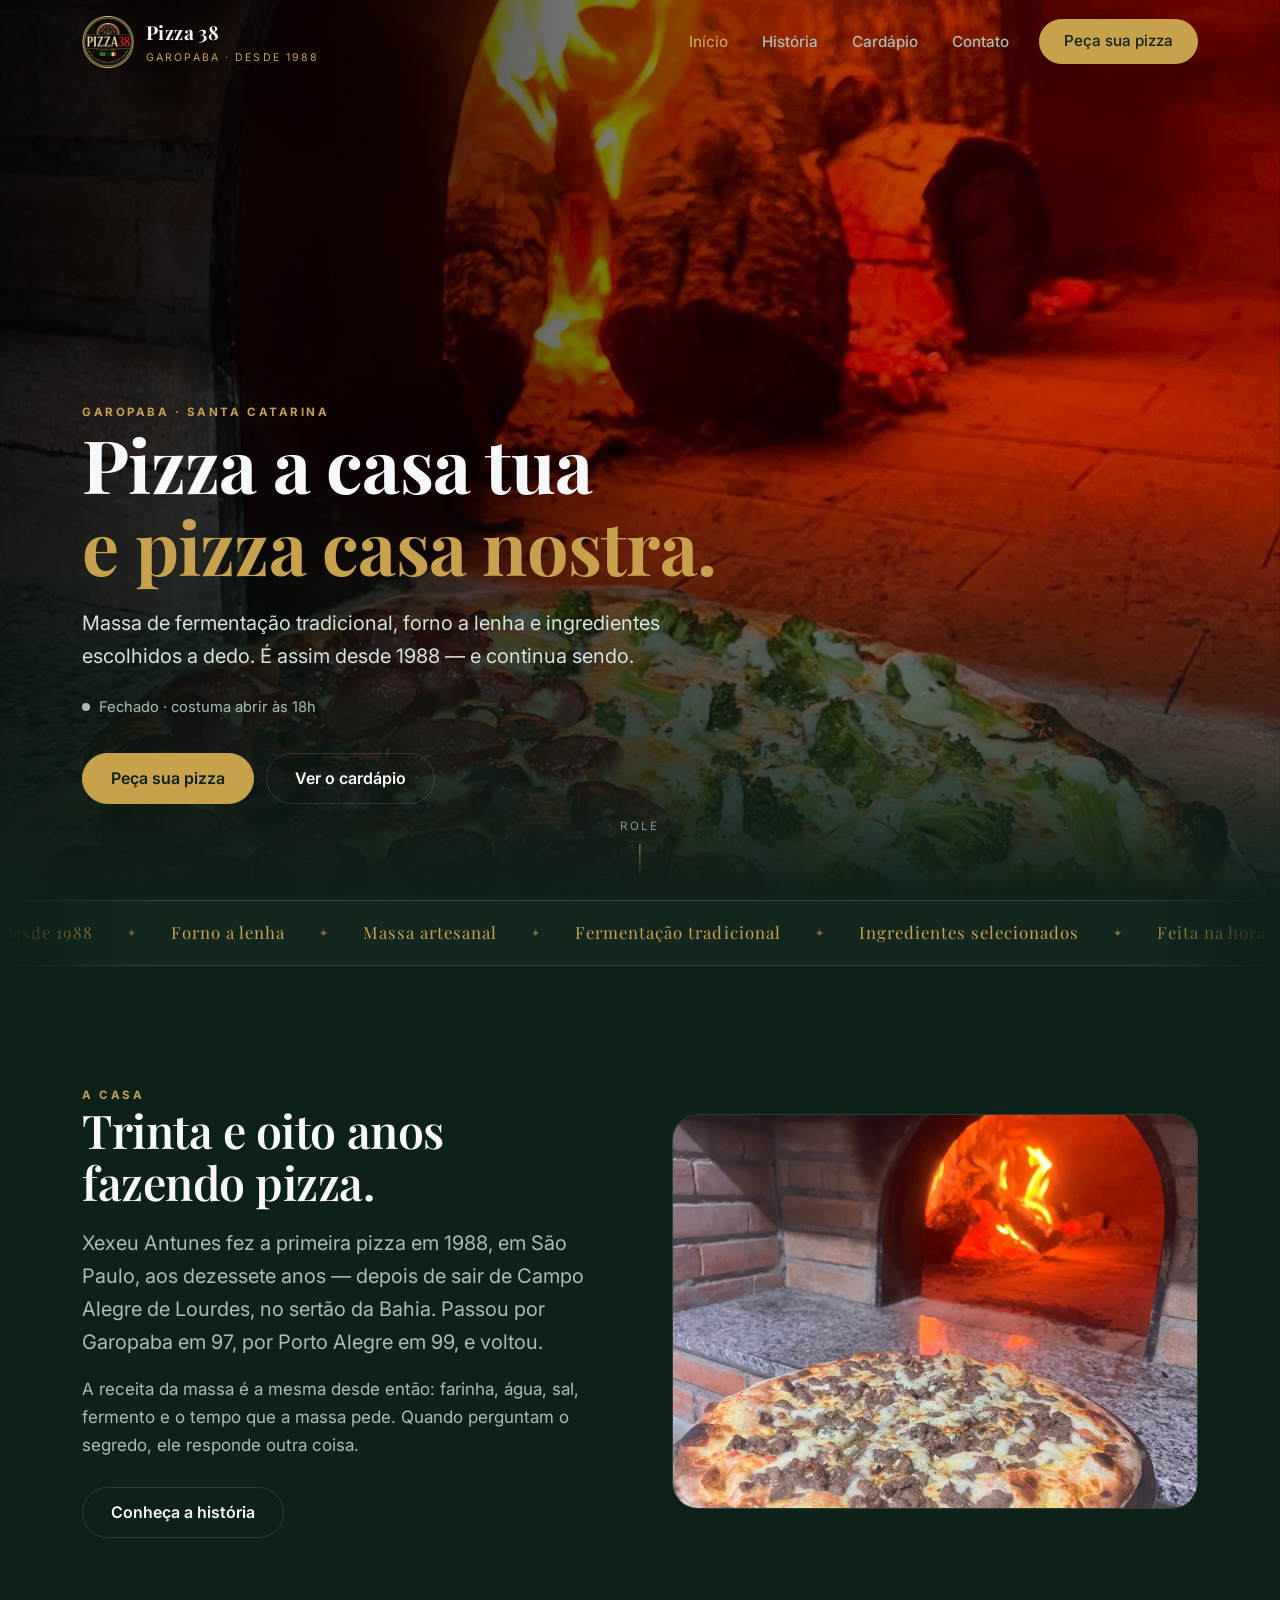
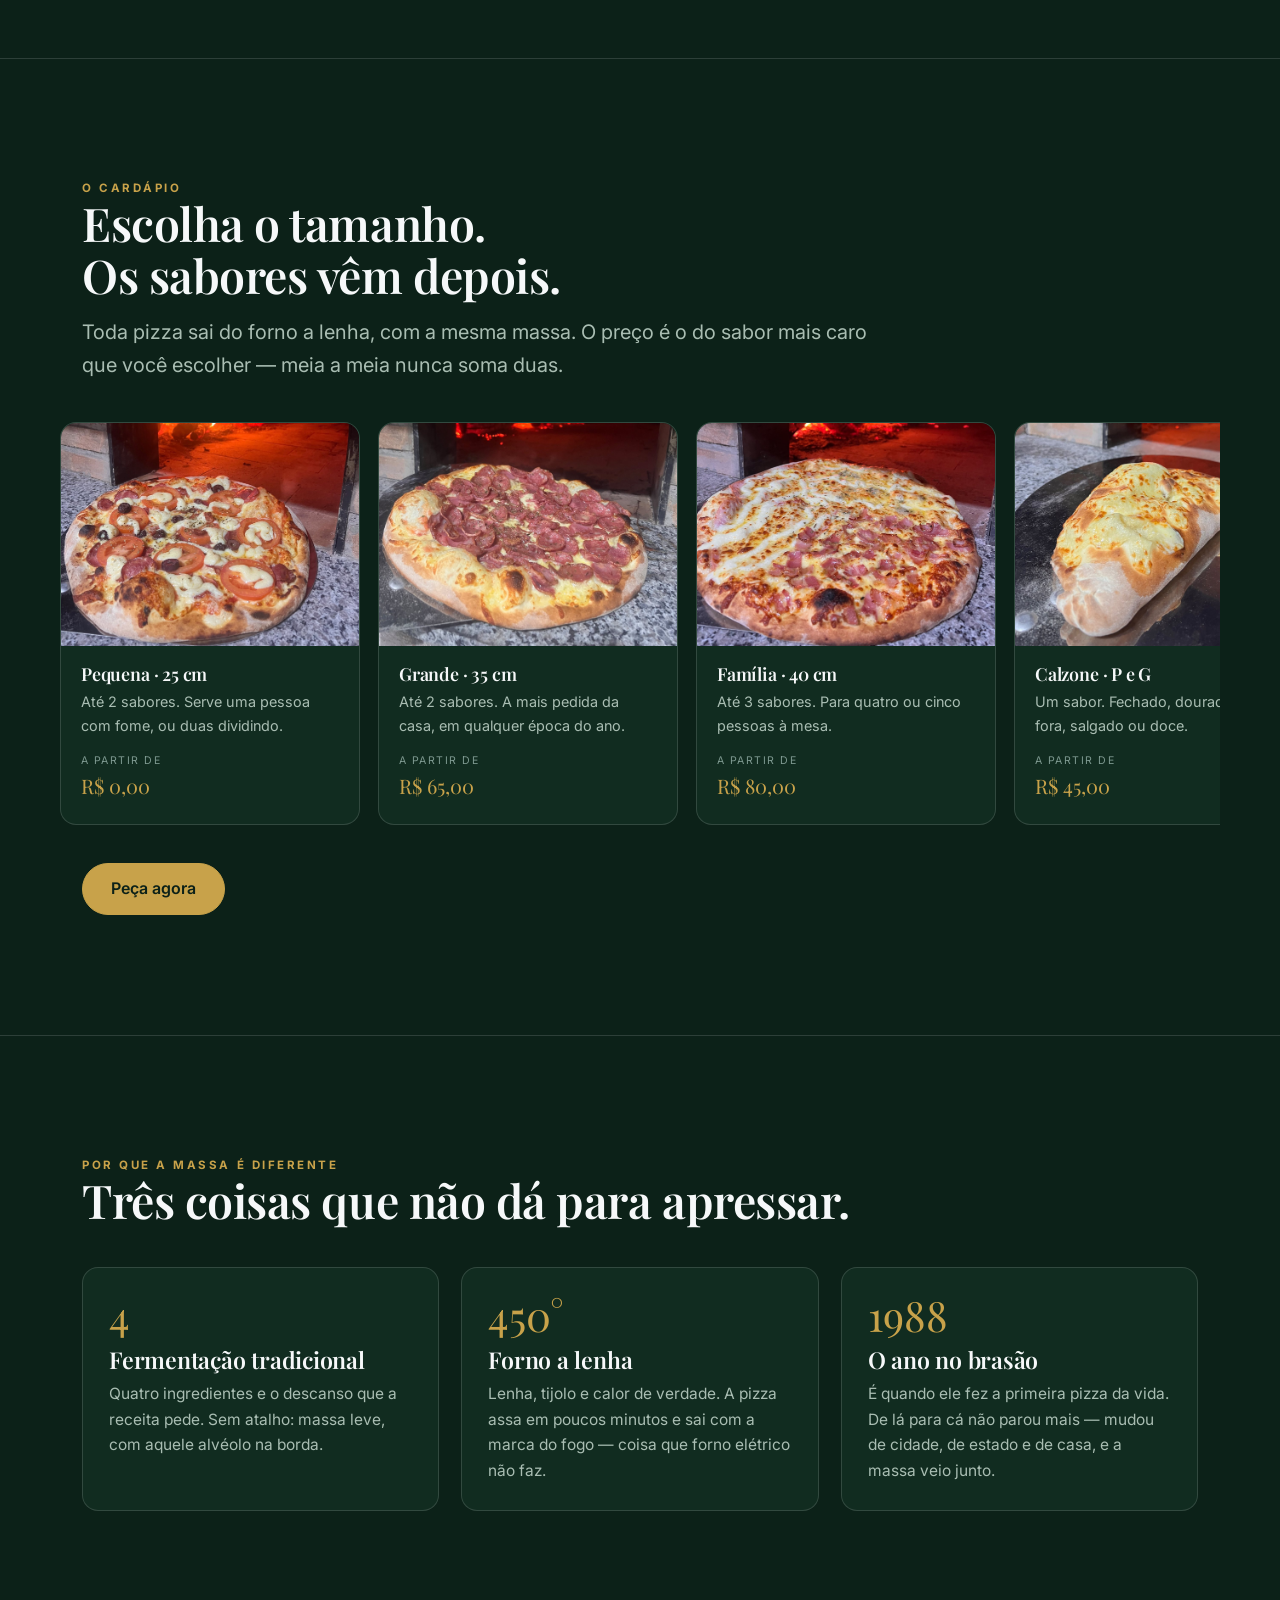
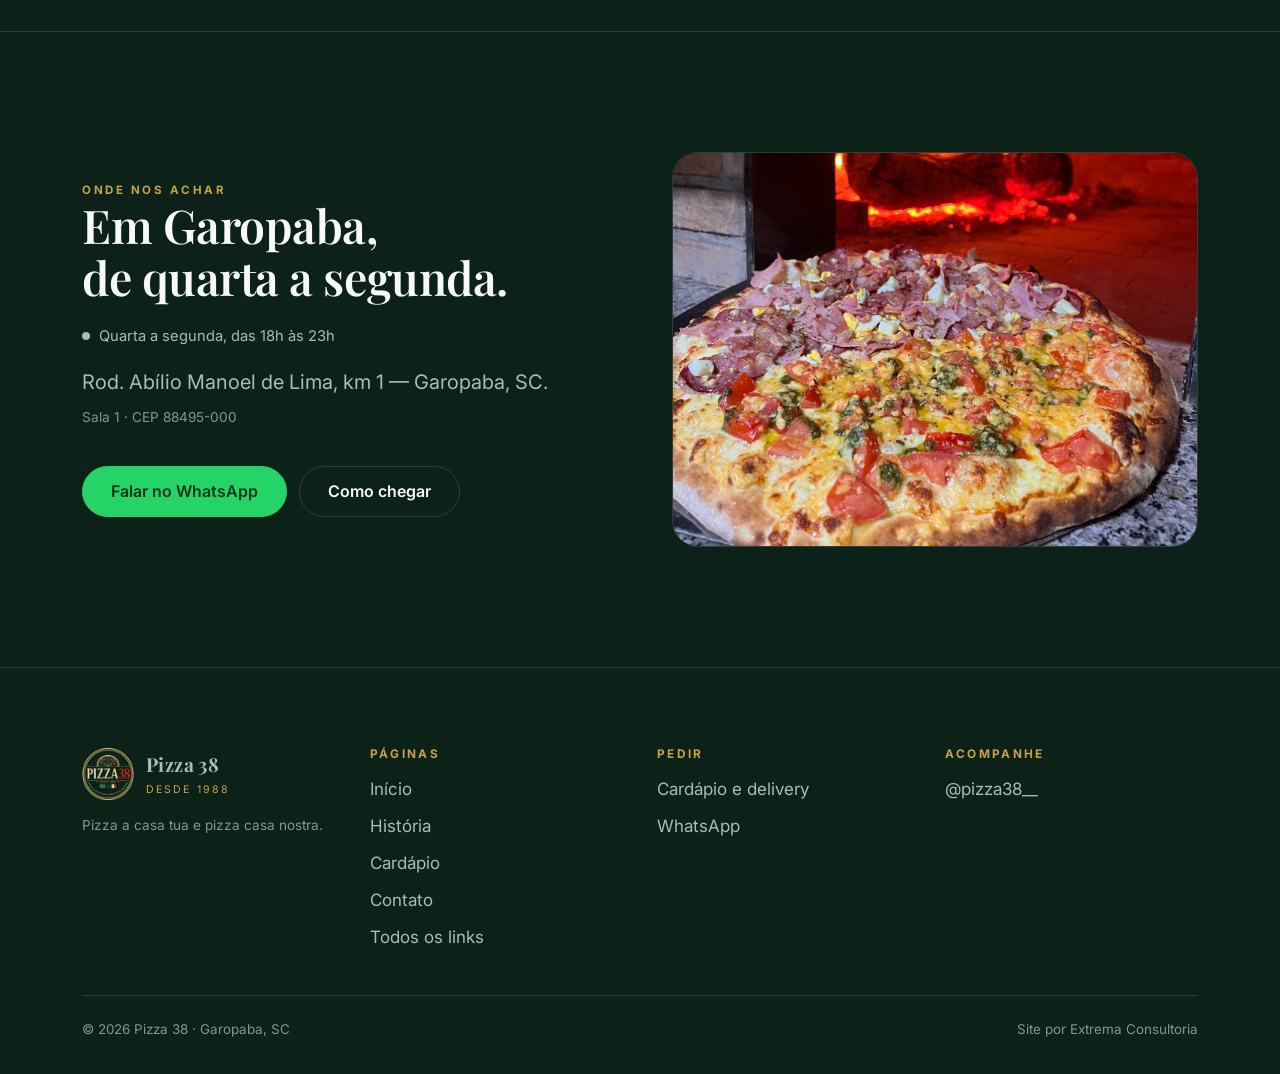
==== commit 1800da63: "Preços do cardápio, atualizados automaticamente" ====
--- a/index.html
+++ b/index.html
@@ -82,7 +82,7 @@
       <a href="historia.html">História</a>
       <a href="cardapio.html">Cardápio</a>
       <a href="contato.html">Contato</a>
-      <a class="btn btn--ouro" href="https://pizzaria38.dvstore.com.br/menu?utm_source=site&amp;utm_medium=menu&amp;utm_campaign=pedido" target="_blank" rel="noopener">Peça sua pizza</a>
+      <a class="btn btn--ouro" href="/pedir/?de=menu" target="_blank" rel="noopener">Peça sua pizza</a>
     </nav>
   </div>
 </header>
@@ -112,7 +112,7 @@
       </p>
 
       <div class="heroi__acoes sobe" style="--atraso: 280ms">
-        <a class="btn btn--ouro" href="https://pizzaria38.dvstore.com.br/menu?utm_source=site&amp;utm_medium=heroi&amp;utm_campaign=pedido" target="_blank" rel="noopener">
+        <a class="btn btn--ouro" href="/pedir/?de=heroi" target="_blank" rel="noopener">
           Peça sua pizza
         </a>
         <a class="btn btn--contorno" href="cardapio.html">Ver o cardápio</a>
@@ -187,7 +187,7 @@
           <span class="prato__corpo">
             <h3>Pequena · 25 cm</h3>
             <p>Até 2 sabores. Serve uma pessoa com fome, ou duas dividindo.</p>
-            <span class="prato__preco" data-preco="pizza-pequena"><small>a partir de</small>R$ 39,90</span>
+            <span class="prato__preco" data-preco="pizza-pequena"><small>a partir de</small>R$ 0,00</span>
           </span>
         </a>
 
@@ -198,7 +198,7 @@
           <span class="prato__corpo">
             <h3>Grande · 35 cm</h3>
             <p>Até 2 sabores. A mais pedida da casa, em qualquer época do ano.</p>
-            <span class="prato__preco" data-preco="pizza-grande"><small>a partir de</small>R$ 59,90</span>
+            <span class="prato__preco" data-preco="pizza-grande"><small>a partir de</small>R$ 65,00</span>
           </span>
         </a>
 
@@ -209,7 +209,7 @@
           <span class="prato__corpo">
             <h3>Família · 40 cm</h3>
             <p>Até 3 sabores. Para quatro ou cinco pessoas à mesa.</p>
-            <span class="prato__preco" data-preco="pizza-familia"><small>a partir de</small>R$ 74,90</span>
+            <span class="prato__preco" data-preco="pizza-familia"><small>a partir de</small>R$ 80,00</span>
           </span>
         </a>
 
@@ -220,7 +220,7 @@
           <span class="prato__corpo">
             <h3>Calzone · P e G</h3>
             <p>Um sabor. Fechado, dourado por fora, salgado ou doce.</p>
-            <span class="prato__preco" data-preco="calzone-p"><small>a partir de</small>R$ 39,90</span>
+            <span class="prato__preco" data-preco="calzone-p"><small>a partir de</small>R$ 45,00</span>
           </span>
         </a>
 
@@ -228,7 +228,7 @@
     </div>
 
     <div class="wrap" style="margin-top: 30px">
-      <a class="btn btn--ouro sobe" href="https://pizzaria38.dvstore.com.br/menu?utm_source=site&amp;utm_medium=tamanhos&amp;utm_campaign=pedido" target="_blank" rel="noopener">
+      <a class="btn btn--ouro sobe" href="/pedir/?de=tamanhos" target="_blank" rel="noopener">
         Peça agora
       </a>
     </div>
@@ -337,7 +337,7 @@
       <div>
         <h4>Pedir</h4>
         <ul>
-          <li><a href="https://pizzaria38.dvstore.com.br/menu?utm_source=site&amp;utm_medium=rodape&amp;utm_campaign=pedido" target="_blank" rel="noopener">Cardápio e delivery</a></li>
+          <li><a href="/pedir/?de=rodape" target="_blank" rel="noopener">Cardápio e delivery</a></li>
           <li><a data-zap-msg="Olá! Gostaria de fazer um pedido na Pizza 38." href="#">WhatsApp</a></li>
         </ul>
       </div>
@@ -359,11 +359,12 @@
 
 <!-- No celular, a ação principal volta ao alcance do polegar depois do herói. -->
 <div class="barra-fixa">
-  <a class="btn btn--ouro" href="https://pizzaria38.dvstore.com.br/menu?utm_source=site&amp;utm_medium=barra&amp;utm_campaign=pedido" target="_blank" rel="noopener">
+  <a class="btn btn--ouro" href="/pedir/?de=barra" target="_blank" rel="noopener">
     Peça sua pizza
   </a>
 </div>
 
 <script src="assets/site.js" defer></script>
+<script src="assets/medir.js" defer></script>
 </body>
 </html>
--- a/assets/styles.css
+++ b/assets/styles.css
@@ -420,8 +420,6 @@
 
 /* O álbum: duas fotos antigas lado a lado. Quadradas e do mesmo tamanho —
    proporções diferentes ali viram colagem, não álbum. */
-.album { display: grid; gap: 22px; grid-template-columns: 1fr; margin-top: 38px; }
-@media (min-width: 760px) { .album { grid-template-columns: 1fr 1fr; } }
 .retrato--quadrado img { aspect-ratio: 1 / 1; object-position: center; }
 
 .retrato figcaption {
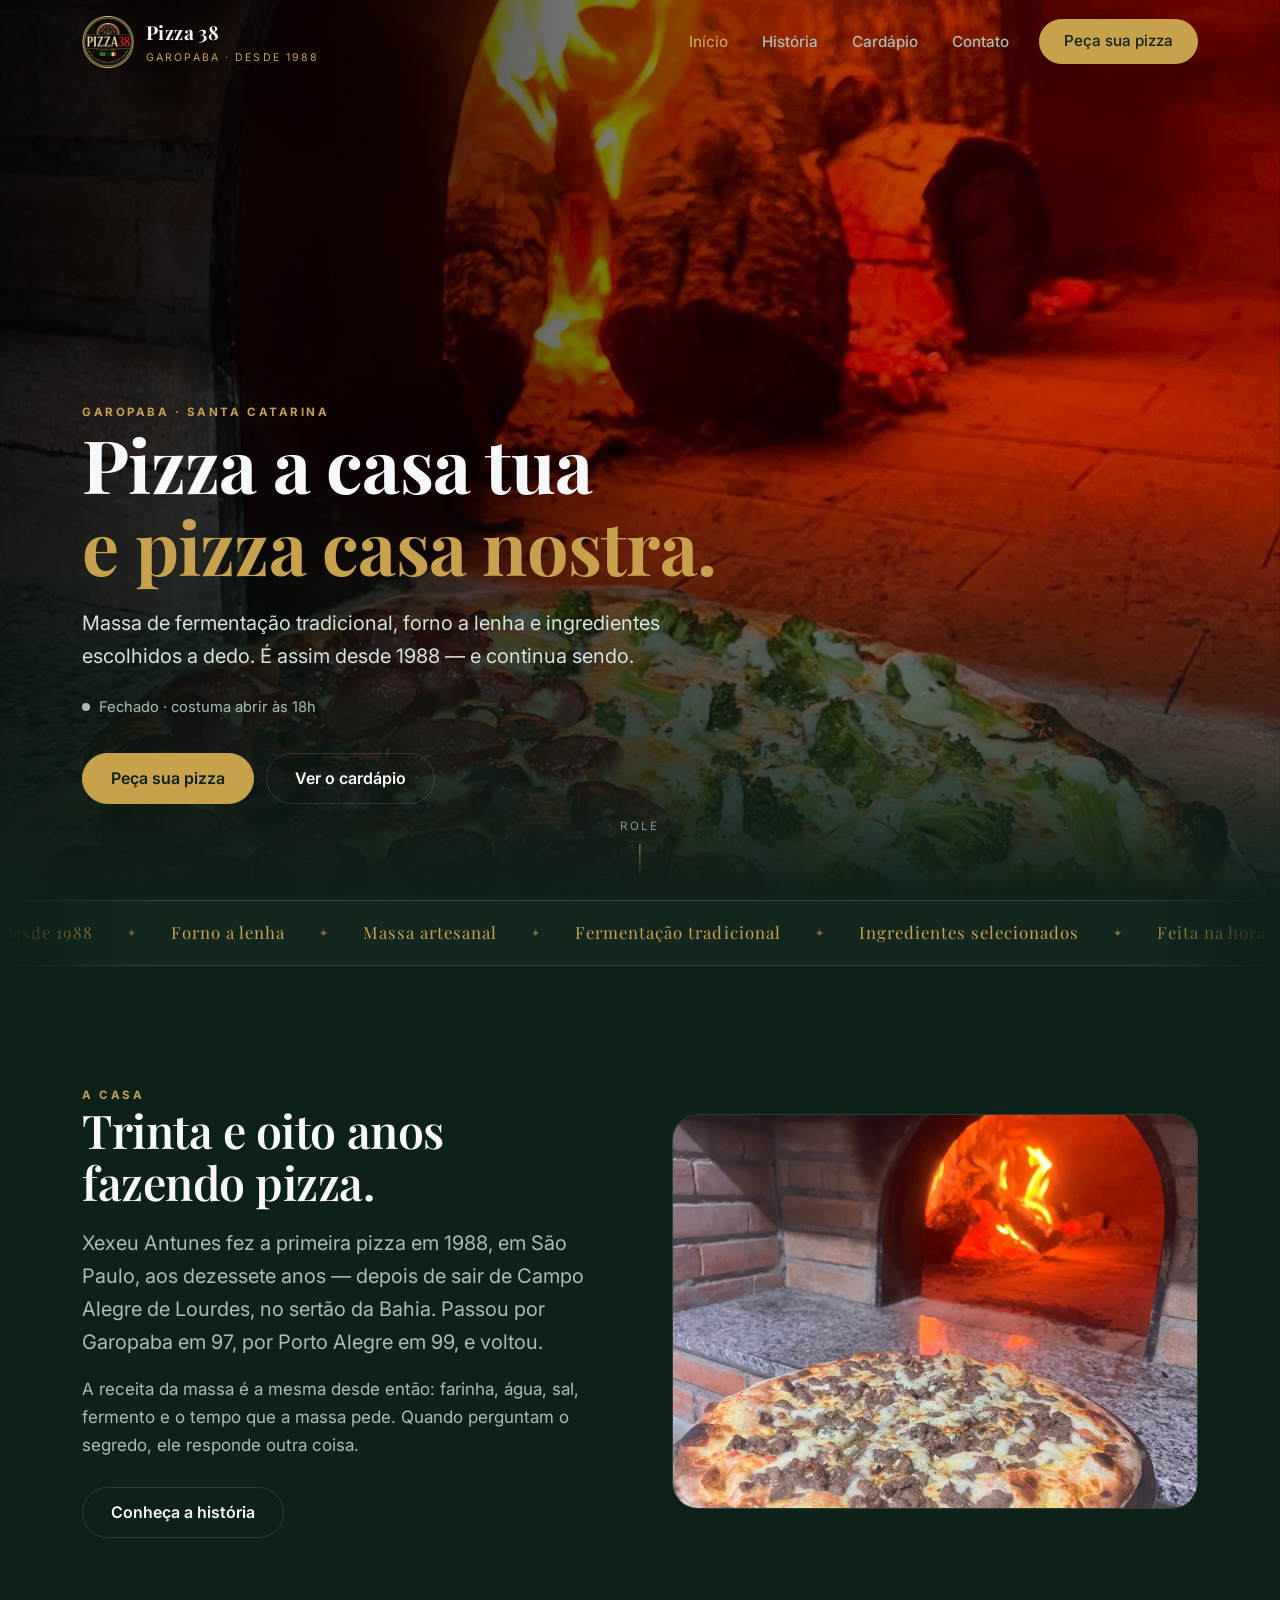
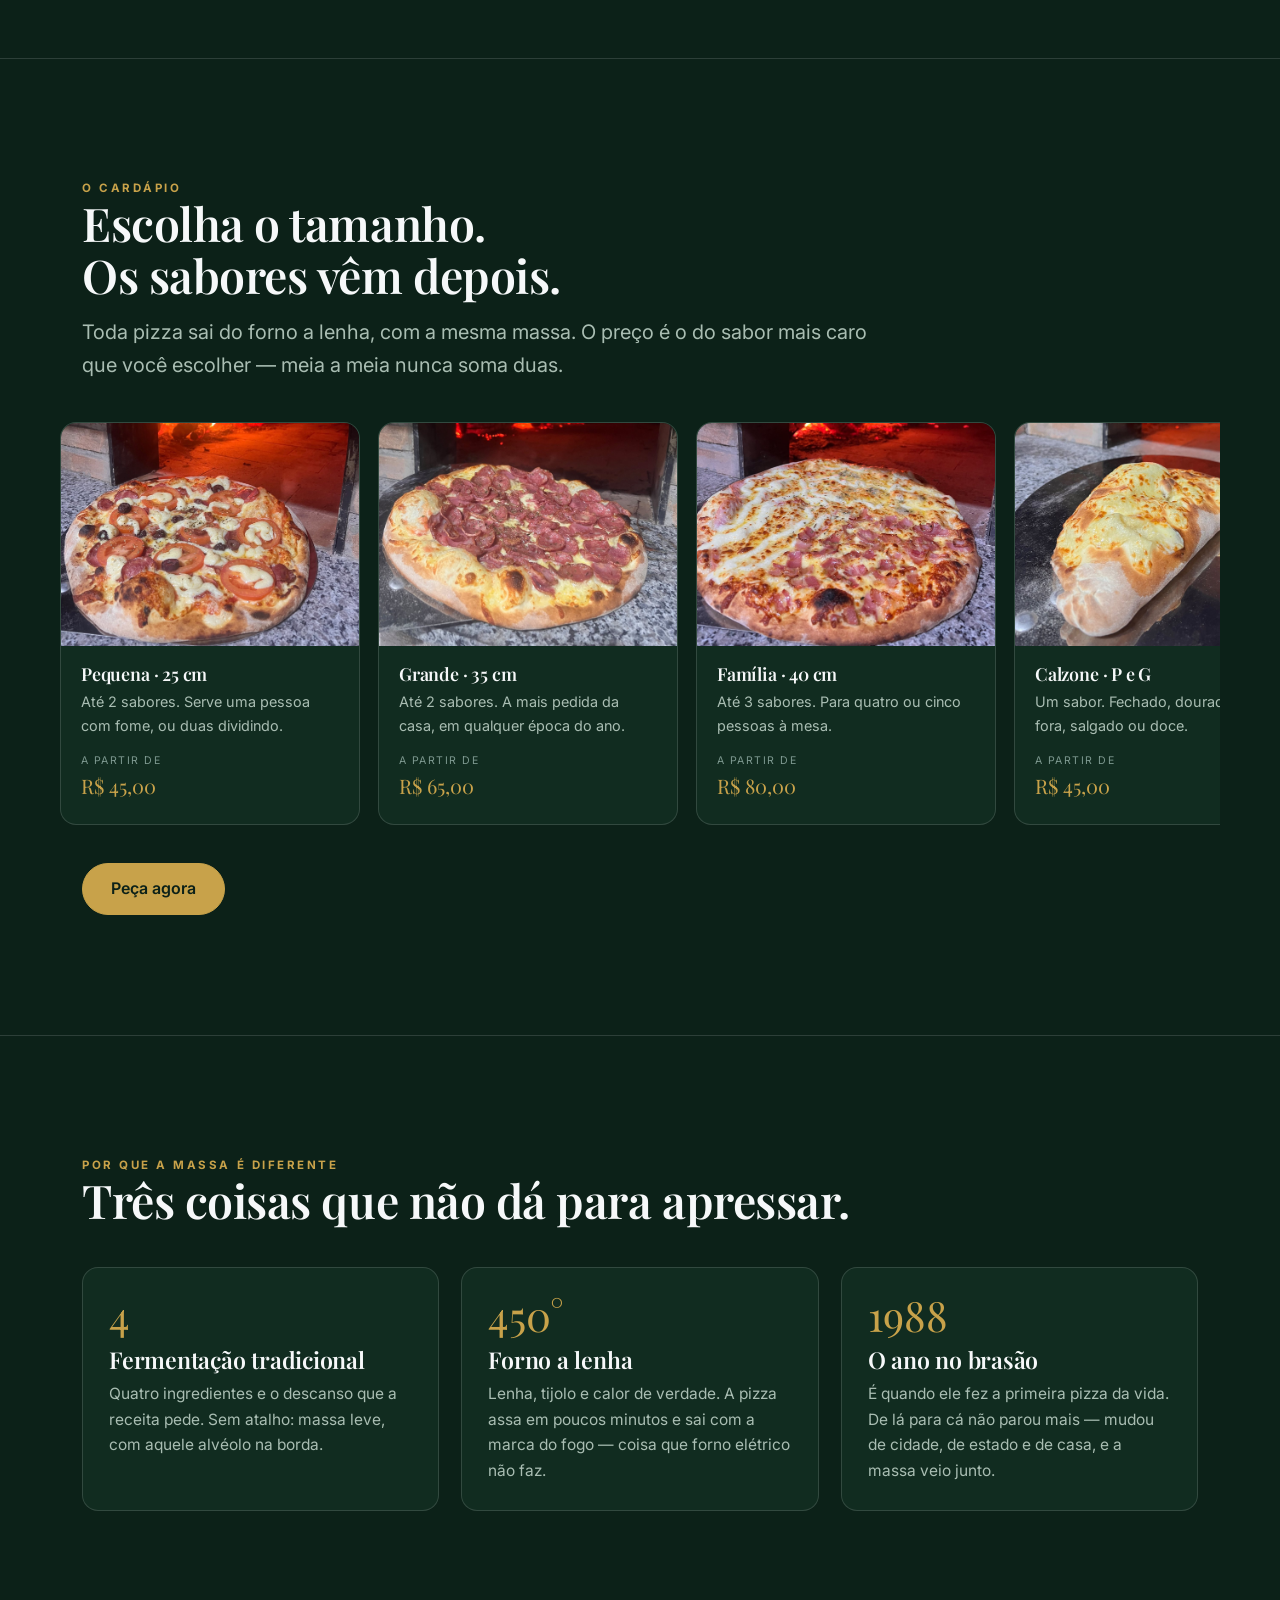
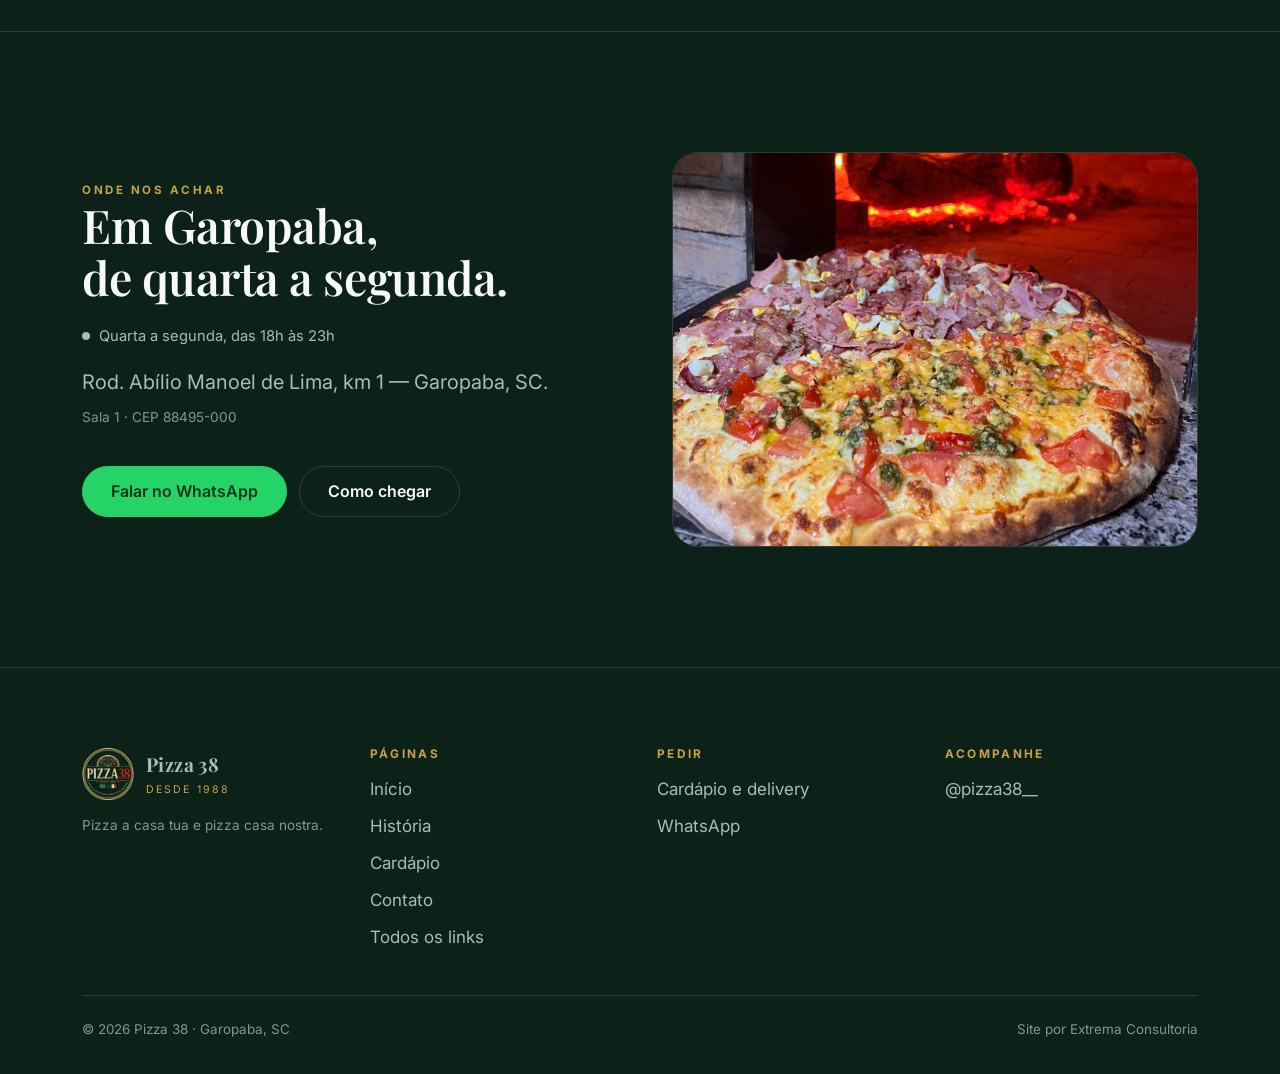
==== commit 302d63a5: "Preços do cardápio, atualizados automaticamente" ====
--- a/index.html
+++ b/index.html
@@ -187,7 +187,7 @@
           <span class="prato__corpo">
             <h3>Pequena · 25 cm</h3>
             <p>Até 2 sabores. Serve uma pessoa com fome, ou duas dividindo.</p>
-            <span class="prato__preco" data-preco="pizza-pequena"><small>a partir de</small>R$ 0,00</span>
+            <span class="prato__preco" data-preco="pizza-pequena"><small>a partir de</small>R$ 45,00</span>
           </span>
         </a>
 
